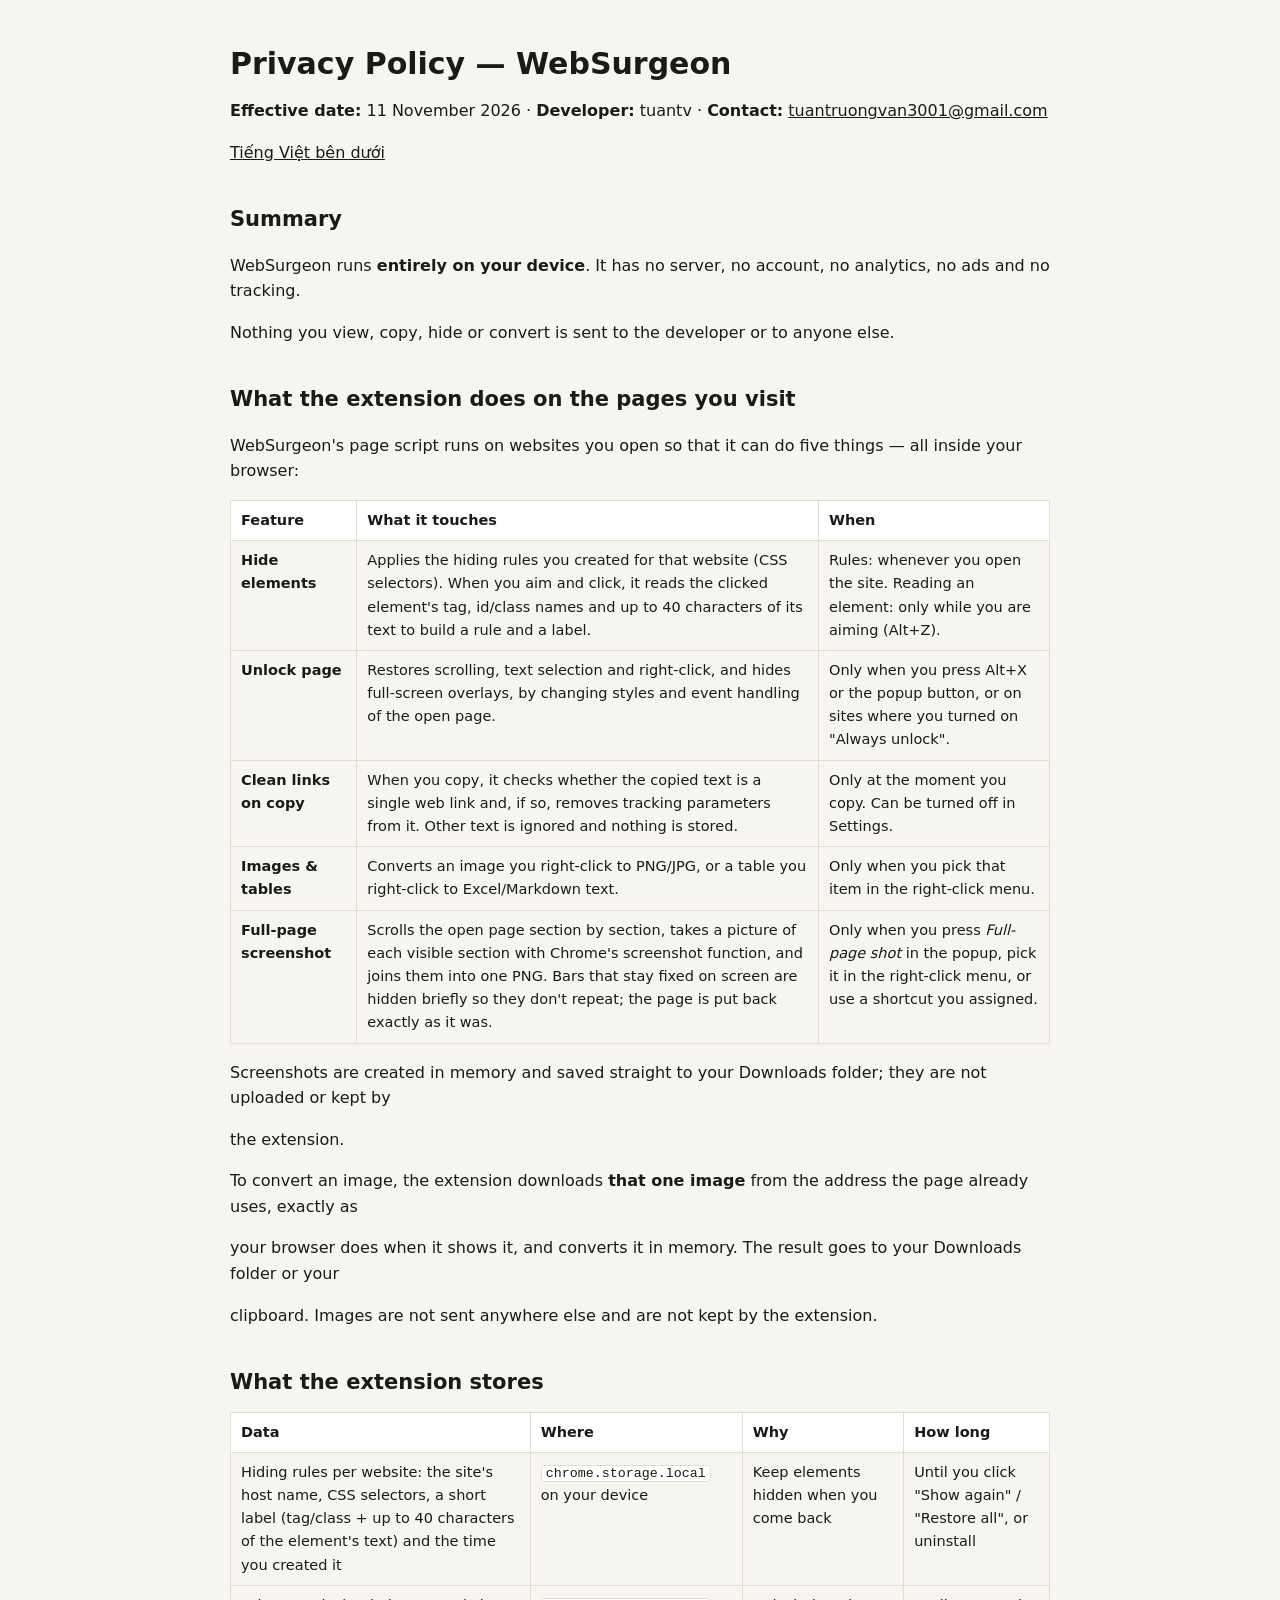
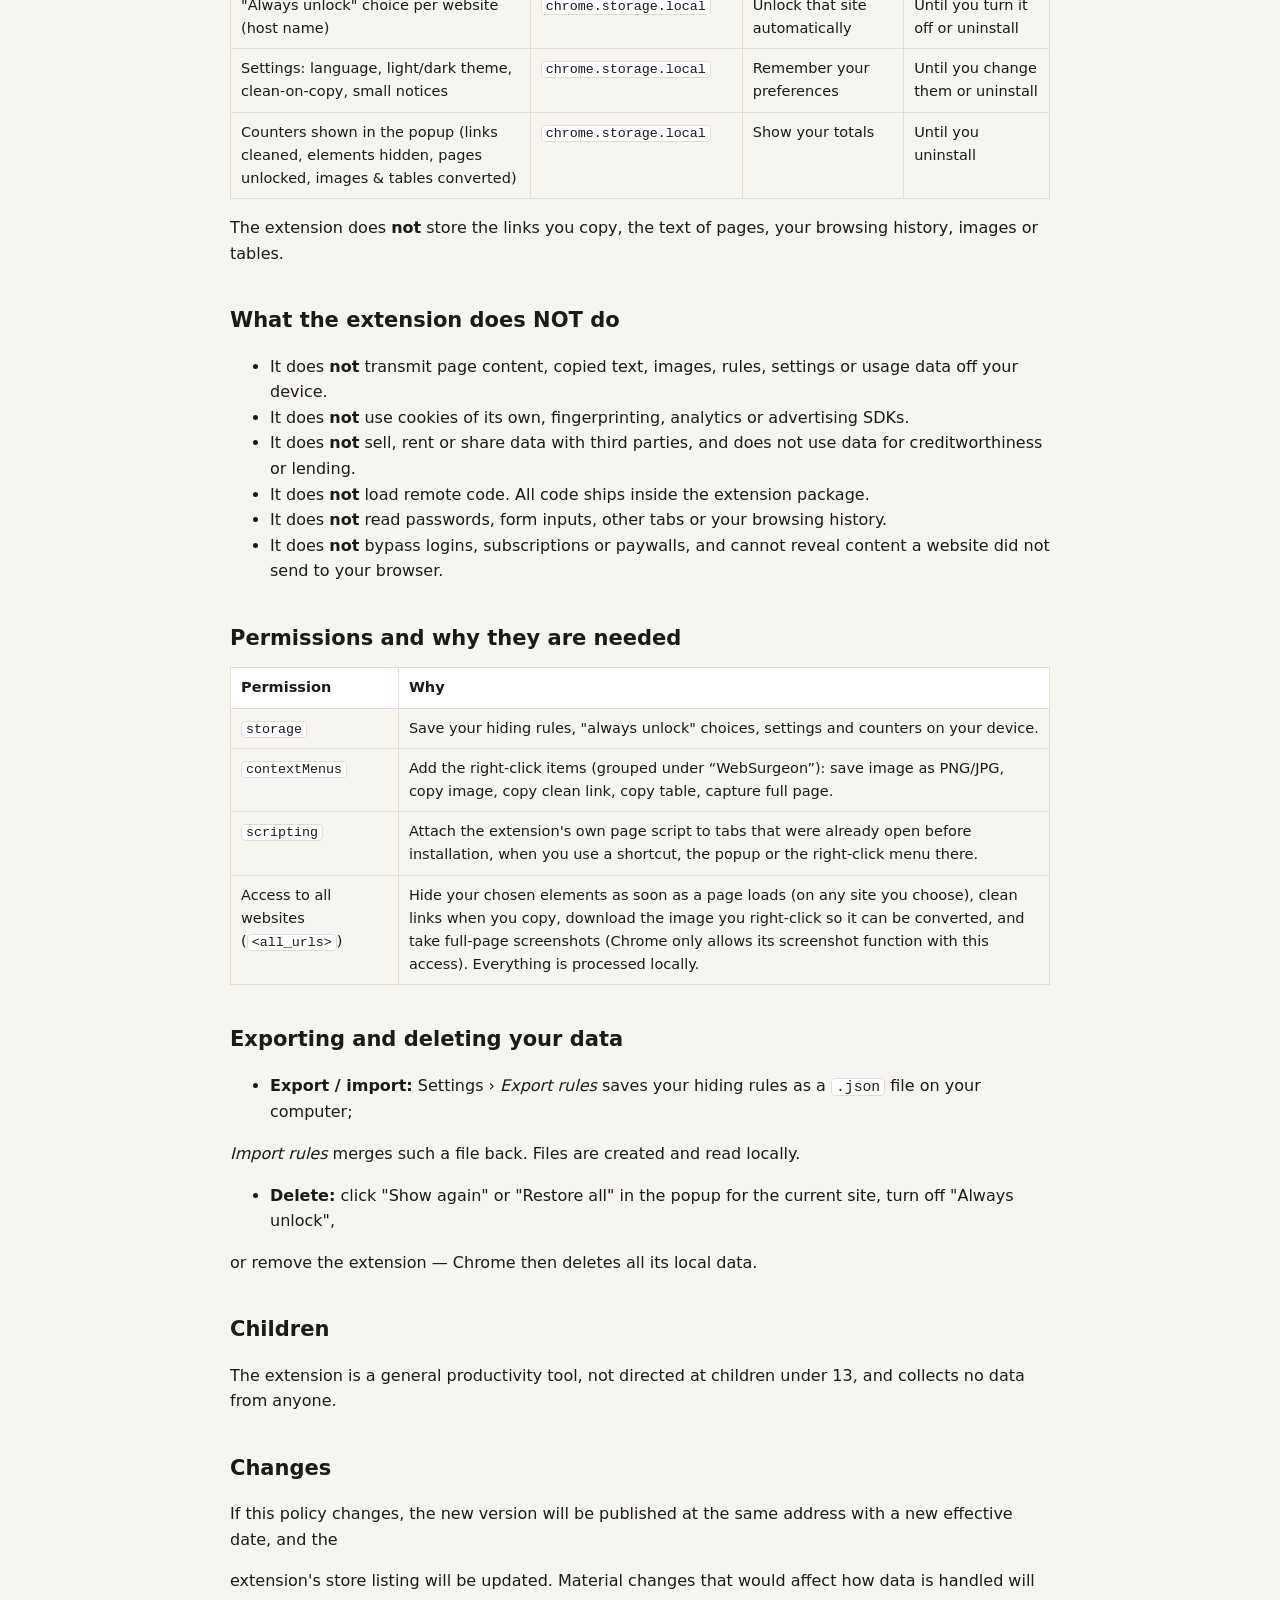
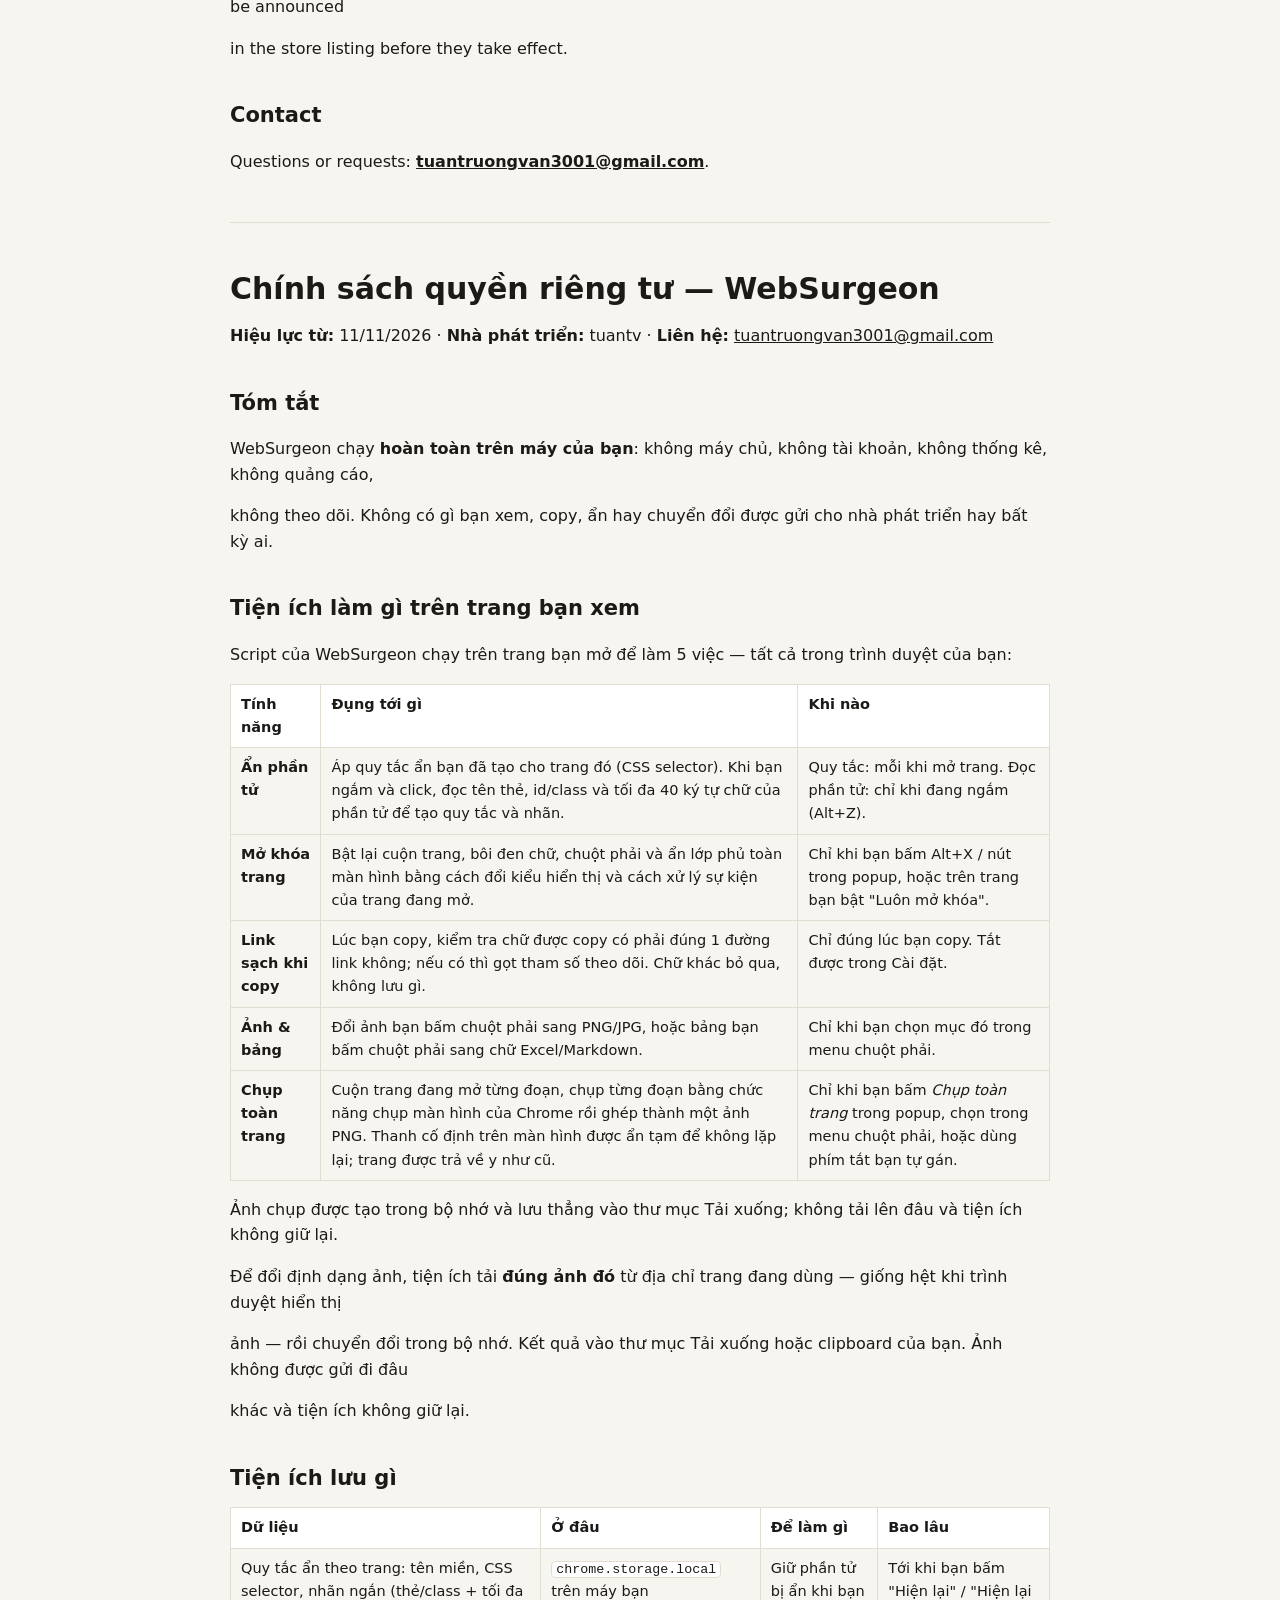
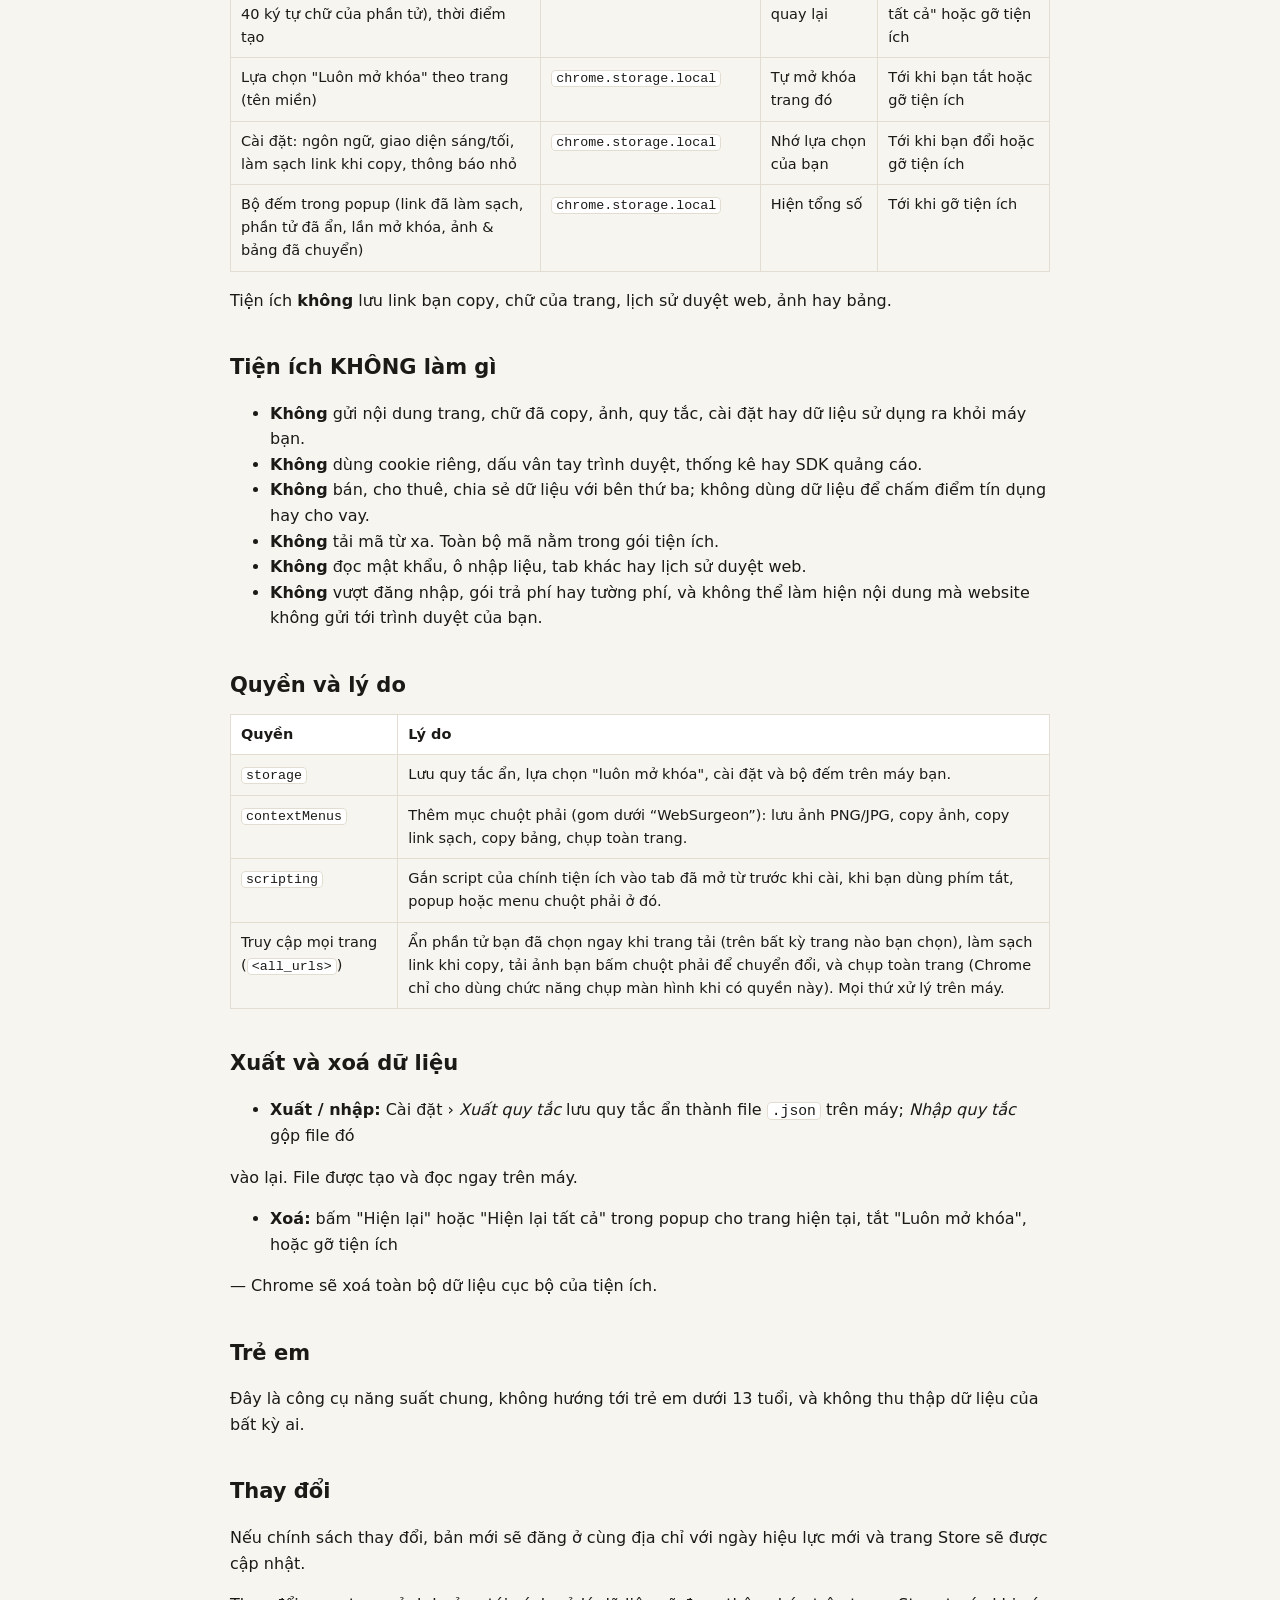
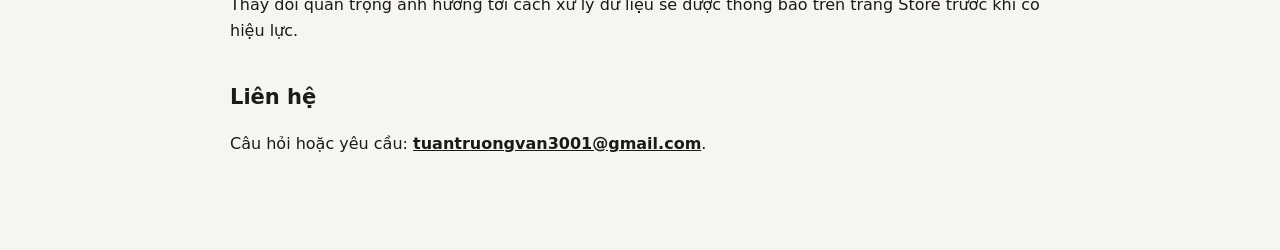
==== websurgeon/privacy-policy.html @ 29add396 "Privacy policies and home page for Zero-Tab Switching and WebSurgeon Co-Authored-By: Claude Opus 5.5" ====
<!doctype html>
<html lang="en">
<head>
<meta charset="utf-8">
<meta name="viewport" content="width=device-width, initial-scale=1">
<title>Privacy Policy — WebSurgeon</title>
<meta name="description" content="Privacy policy of the WebSurgeon Chrome extension by tuantv: element hiding, link cleaning and image conversion run on your device; no data is collected, transmitted, sold or shared.">
<style>
:root{color-scheme:light dark;--bg:#f7f5ef;--fg:#1b1a17;--muted:#676257;--line:#e2ddd0;--card:#fff}
@media (prefers-color-scheme:dark){:root{--bg:#141412;--fg:#f0ede5;--muted:#aaa497;--line:#36332c;--card:#1e1d1a}}
body{margin:0;background:var(--bg);color:var(--fg);font:16px/1.6 system-ui,-apple-system,'Segoe UI',Roboto,Arial,sans-serif}
main{max-width:820px;margin:0 auto;padding:40px 20px 80px}
h1{font-size:30px;line-height:1.2;margin:.2em 0 .4em} h2{font-size:21px;margin:1.8em 0 .5em} p,li{color:var(--fg)}
code{background:var(--card);border:1px solid var(--line);border-radius:4px;padding:0 4px;font-size:.92em}
table{border-collapse:collapse;width:100%;margin:12px 0;font-size:14.5px;display:block;overflow-x:auto}
th,td{border:1px solid var(--line);padding:8px 10px;text-align:left;vertical-align:top} th{background:var(--card)}
hr{border:0;border-top:1px solid var(--line);margin:48px 0} a{color:inherit}
</style>
</head>
<body><main>
<h1 id="privacy-policy--websurgeon">Privacy Policy — WebSurgeon</h1>
<p><strong>Effective date:</strong> 11 November 2026 · <strong>Developer:</strong> tuantv · <strong>Contact:</strong> <a href="mailto:tuantruongvan3001@gmail.com">tuantruongvan3001@gmail.com</a></p>
<p><a href="#chính-sách-quyền-riêng-tư--websurgeon">Tiếng Việt bên dưới</a></p>
<h2 id="summary">Summary</h2>
<p>WebSurgeon runs <strong>entirely on your device</strong>. It has no server, no account, no analytics, no ads and no tracking.</p>
<p>Nothing you view, copy, hide or convert is sent to the developer or to anyone else.</p>
<h2 id="what-the-extension-does-on-the-pages-you-visit">What the extension does on the pages you visit</h2>
<p>WebSurgeon's page script runs on websites you open so that it can do five things — all inside your browser:</p>
<table><thead><tr><th>Feature</th><th>What it touches</th><th>When</th></tr></thead><tbody><tr><td><strong>Hide elements</strong></td><td>Applies the hiding rules you created for that website (CSS selectors). When you aim and click, it reads the clicked element's tag, id/class names and up to 40 characters of its text to build a rule and a label.</td><td>Rules: whenever you open the site. Reading an element: only while you are aiming (Alt+Z).</td></tr><tr><td><strong>Unlock page</strong></td><td>Restores scrolling, text selection and right-click, and hides full-screen overlays, by changing styles and event handling of the open page.</td><td>Only when you press Alt+X or the popup button, or on sites where you turned on "Always unlock".</td></tr><tr><td><strong>Clean links on copy</strong></td><td>When you copy, it checks whether the copied text is a single web link and, if so, removes tracking parameters from it. Other text is ignored and nothing is stored.</td><td>Only at the moment you copy. Can be turned off in Settings.</td></tr><tr><td><strong>Images &amp; tables</strong></td><td>Converts an image you right-click to PNG/JPG, or a table you right-click to Excel/Markdown text.</td><td>Only when you pick that item in the right-click menu.</td></tr><tr><td><strong>Full-page screenshot</strong></td><td>Scrolls the open page section by section, takes a picture of each visible section with Chrome's screenshot function, and joins them into one PNG. Bars that stay fixed on screen are hidden briefly so they don't repeat; the page is put back exactly as it was.</td><td>Only when you press <em>Full-page shot</em> in the popup, pick it in the right-click menu, or use a shortcut you assigned.</td></tr></tbody></table>
<p>Screenshots are created in memory and saved straight to your Downloads folder; they are not uploaded or kept by</p>
<p>the extension.</p>
<p>To convert an image, the extension downloads <strong>that one image</strong> from the address the page already uses, exactly as</p>
<p>your browser does when it shows it, and converts it in memory. The result goes to your Downloads folder or your</p>
<p>clipboard. Images are not sent anywhere else and are not kept by the extension.</p>
<h2 id="what-the-extension-stores">What the extension stores</h2>
<table><thead><tr><th>Data</th><th>Where</th><th>Why</th><th>How long</th></tr></thead><tbody><tr><td>Hiding rules per website: the site's host name, CSS selectors, a short label (tag/class + up to 40 characters of the element's text) and the time you created it</td><td><code>chrome.storage.local</code> on your device</td><td>Keep elements hidden when you come back</td><td>Until you click "Show again" / "Restore all", or uninstall</td></tr><tr><td>"Always unlock" choice per website (host name)</td><td><code>chrome.storage.local</code></td><td>Unlock that site automatically</td><td>Until you turn it off or uninstall</td></tr><tr><td>Settings: language, light/dark theme, clean-on-copy, small notices</td><td><code>chrome.storage.local</code></td><td>Remember your preferences</td><td>Until you change them or uninstall</td></tr><tr><td>Counters shown in the popup (links cleaned, elements hidden, pages unlocked, images &amp; tables converted)</td><td><code>chrome.storage.local</code></td><td>Show your totals</td><td>Until you uninstall</td></tr></tbody></table>
<p>The extension does <strong>not</strong> store the links you copy, the text of pages, your browsing history, images or tables.</p>
<h2 id="what-the-extension-does-not-do">What the extension does NOT do</h2>
<ul>
<li>It does <strong>not</strong> transmit page content, copied text, images, rules, settings or usage data off your device.</li>
<li>It does <strong>not</strong> use cookies of its own, fingerprinting, analytics or advertising SDKs.</li>
<li>It does <strong>not</strong> sell, rent or share data with third parties, and does not use data for creditworthiness or lending.</li>
<li>It does <strong>not</strong> load remote code. All code ships inside the extension package.</li>
<li>It does <strong>not</strong> read passwords, form inputs, other tabs or your browsing history.</li>
<li>It does <strong>not</strong> bypass logins, subscriptions or paywalls, and cannot reveal content a website did not send to your browser.</li>
</ul>
<h2 id="permissions-and-why-they-are-needed">Permissions and why they are needed</h2>
<table><thead><tr><th>Permission</th><th>Why</th></tr></thead><tbody><tr><td><code>storage</code></td><td>Save your hiding rules, "always unlock" choices, settings and counters on your device.</td></tr><tr><td><code>contextMenus</code></td><td>Add the right-click items (grouped under “WebSurgeon”): save image as PNG/JPG, copy image, copy clean link, copy table, capture full page.</td></tr><tr><td><code>scripting</code></td><td>Attach the extension's own page script to tabs that were already open before installation, when you use a shortcut, the popup or the right-click menu there.</td></tr><tr><td>Access to all websites (<code>&lt;all_urls&gt;</code>)</td><td>Hide your chosen elements as soon as a page loads (on any site you choose), clean links when you copy, download the image you right-click so it can be converted, and take full-page screenshots (Chrome only allows its screenshot function with this access). Everything is processed locally.</td></tr></tbody></table>
<h2 id="exporting-and-deleting-your-data">Exporting and deleting your data</h2>
<ul>
<li><strong>Export / import:</strong> Settings › <em>Export rules</em> saves your hiding rules as a <code>.json</code> file on your computer;</li>
</ul>
<p>  <em>Import rules</em> merges such a file back. Files are created and read locally.</p>
<ul>
<li><strong>Delete:</strong> click "Show again" or "Restore all" in the popup for the current site, turn off "Always unlock",</li>
</ul>
<p>  or remove the extension — Chrome then deletes all its local data.</p>
<h2 id="children">Children</h2>
<p>The extension is a general productivity tool, not directed at children under 13, and collects no data from anyone.</p>
<h2 id="changes">Changes</h2>
<p>If this policy changes, the new version will be published at the same address with a new effective date, and the</p>
<p>extension's store listing will be updated. Material changes that would affect how data is handled will be announced</p>
<p>in the store listing before they take effect.</p>
<h2 id="contact">Contact</h2>
<p>Questions or requests: <strong><a href="mailto:tuantruongvan3001@gmail.com">tuantruongvan3001@gmail.com</a></strong>.</p>
<hr>
<h1 id="chính-sách-quyền-riêng-tư--websurgeon">Chính sách quyền riêng tư — WebSurgeon</h1>
<p><strong>Hiệu lực từ:</strong> 11/11/2026 · <strong>Nhà phát triển:</strong> tuantv · <strong>Liên hệ:</strong> <a href="mailto:tuantruongvan3001@gmail.com">tuantruongvan3001@gmail.com</a></p>
<h2 id="tóm-tắt">Tóm tắt</h2>
<p>WebSurgeon chạy <strong>hoàn toàn trên máy của bạn</strong>: không máy chủ, không tài khoản, không thống kê, không quảng cáo,</p>
<p>không theo dõi. Không có gì bạn xem, copy, ẩn hay chuyển đổi được gửi cho nhà phát triển hay bất kỳ ai.</p>
<h2 id="tiện-ích-làm-gì-trên-trang-bạn-xem">Tiện ích làm gì trên trang bạn xem</h2>
<p>Script của WebSurgeon chạy trên trang bạn mở để làm 5 việc — tất cả trong trình duyệt của bạn:</p>
<table><thead><tr><th>Tính năng</th><th>Đụng tới gì</th><th>Khi nào</th></tr></thead><tbody><tr><td><strong>Ẩn phần tử</strong></td><td>Áp quy tắc ẩn bạn đã tạo cho trang đó (CSS selector). Khi bạn ngắm và click, đọc tên thẻ, id/class và tối đa 40 ký tự chữ của phần tử để tạo quy tắc và nhãn.</td><td>Quy tắc: mỗi khi mở trang. Đọc phần tử: chỉ khi đang ngắm (Alt+Z).</td></tr><tr><td><strong>Mở khóa trang</strong></td><td>Bật lại cuộn trang, bôi đen chữ, chuột phải và ẩn lớp phủ toàn màn hình bằng cách đổi kiểu hiển thị và cách xử lý sự kiện của trang đang mở.</td><td>Chỉ khi bạn bấm Alt+X / nút trong popup, hoặc trên trang bạn bật "Luôn mở khóa".</td></tr><tr><td><strong>Link sạch khi copy</strong></td><td>Lúc bạn copy, kiểm tra chữ được copy có phải đúng 1 đường link không; nếu có thì gọt tham số theo dõi. Chữ khác bỏ qua, không lưu gì.</td><td>Chỉ đúng lúc bạn copy. Tắt được trong Cài đặt.</td></tr><tr><td><strong>Ảnh &amp; bảng</strong></td><td>Đổi ảnh bạn bấm chuột phải sang PNG/JPG, hoặc bảng bạn bấm chuột phải sang chữ Excel/Markdown.</td><td>Chỉ khi bạn chọn mục đó trong menu chuột phải.</td></tr><tr><td><strong>Chụp toàn trang</strong></td><td>Cuộn trang đang mở từng đoạn, chụp từng đoạn bằng chức năng chụp màn hình của Chrome rồi ghép thành một ảnh PNG. Thanh cố định trên màn hình được ẩn tạm để không lặp lại; trang được trả về y như cũ.</td><td>Chỉ khi bạn bấm <em>Chụp toàn trang</em> trong popup, chọn trong menu chuột phải, hoặc dùng phím tắt bạn tự gán.</td></tr></tbody></table>
<p>Ảnh chụp được tạo trong bộ nhớ và lưu thẳng vào thư mục Tải xuống; không tải lên đâu và tiện ích không giữ lại.</p>
<p>Để đổi định dạng ảnh, tiện ích tải <strong>đúng ảnh đó</strong> từ địa chỉ trang đang dùng — giống hệt khi trình duyệt hiển thị</p>
<p>ảnh — rồi chuyển đổi trong bộ nhớ. Kết quả vào thư mục Tải xuống hoặc clipboard của bạn. Ảnh không được gửi đi đâu</p>
<p>khác và tiện ích không giữ lại.</p>
<h2 id="tiện-ích-lưu-gì">Tiện ích lưu gì</h2>
<table><thead><tr><th>Dữ liệu</th><th>Ở đâu</th><th>Để làm gì</th><th>Bao lâu</th></tr></thead><tbody><tr><td>Quy tắc ẩn theo trang: tên miền, CSS selector, nhãn ngắn (thẻ/class + tối đa 40 ký tự chữ của phần tử), thời điểm tạo</td><td><code>chrome.storage.local</code> trên máy bạn</td><td>Giữ phần tử bị ẩn khi bạn quay lại</td><td>Tới khi bạn bấm "Hiện lại" / "Hiện lại tất cả" hoặc gỡ tiện ích</td></tr><tr><td>Lựa chọn "Luôn mở khóa" theo trang (tên miền)</td><td><code>chrome.storage.local</code></td><td>Tự mở khóa trang đó</td><td>Tới khi bạn tắt hoặc gỡ tiện ích</td></tr><tr><td>Cài đặt: ngôn ngữ, giao diện sáng/tối, làm sạch link khi copy, thông báo nhỏ</td><td><code>chrome.storage.local</code></td><td>Nhớ lựa chọn của bạn</td><td>Tới khi bạn đổi hoặc gỡ tiện ích</td></tr><tr><td>Bộ đếm trong popup (link đã làm sạch, phần tử đã ẩn, lần mở khóa, ảnh &amp; bảng đã chuyển)</td><td><code>chrome.storage.local</code></td><td>Hiện tổng số</td><td>Tới khi gỡ tiện ích</td></tr></tbody></table>
<p>Tiện ích <strong>không</strong> lưu link bạn copy, chữ của trang, lịch sử duyệt web, ảnh hay bảng.</p>
<h2 id="tiện-ích-không-làm-gì">Tiện ích KHÔNG làm gì</h2>
<ul>
<li><strong>Không</strong> gửi nội dung trang, chữ đã copy, ảnh, quy tắc, cài đặt hay dữ liệu sử dụng ra khỏi máy bạn.</li>
<li><strong>Không</strong> dùng cookie riêng, dấu vân tay trình duyệt, thống kê hay SDK quảng cáo.</li>
<li><strong>Không</strong> bán, cho thuê, chia sẻ dữ liệu với bên thứ ba; không dùng dữ liệu để chấm điểm tín dụng hay cho vay.</li>
<li><strong>Không</strong> tải mã từ xa. Toàn bộ mã nằm trong gói tiện ích.</li>
<li><strong>Không</strong> đọc mật khẩu, ô nhập liệu, tab khác hay lịch sử duyệt web.</li>
<li><strong>Không</strong> vượt đăng nhập, gói trả phí hay tường phí, và không thể làm hiện nội dung mà website không gửi tới trình duyệt của bạn.</li>
</ul>
<h2 id="quyền-và-lý-do">Quyền và lý do</h2>
<table><thead><tr><th>Quyền</th><th>Lý do</th></tr></thead><tbody><tr><td><code>storage</code></td><td>Lưu quy tắc ẩn, lựa chọn "luôn mở khóa", cài đặt và bộ đếm trên máy bạn.</td></tr><tr><td><code>contextMenus</code></td><td>Thêm mục chuột phải (gom dưới “WebSurgeon”): lưu ảnh PNG/JPG, copy ảnh, copy link sạch, copy bảng, chụp toàn trang.</td></tr><tr><td><code>scripting</code></td><td>Gắn script của chính tiện ích vào tab đã mở từ trước khi cài, khi bạn dùng phím tắt, popup hoặc menu chuột phải ở đó.</td></tr><tr><td>Truy cập mọi trang (<code>&lt;all_urls&gt;</code>)</td><td>Ẩn phần tử bạn đã chọn ngay khi trang tải (trên bất kỳ trang nào bạn chọn), làm sạch link khi copy, tải ảnh bạn bấm chuột phải để chuyển đổi, và chụp toàn trang (Chrome chỉ cho dùng chức năng chụp màn hình khi có quyền này). Mọi thứ xử lý trên máy.</td></tr></tbody></table>
<h2 id="xuất-và-xoá-dữ-liệu">Xuất và xoá dữ liệu</h2>
<ul>
<li><strong>Xuất / nhập:</strong> Cài đặt › <em>Xuất quy tắc</em> lưu quy tắc ẩn thành file <code>.json</code> trên máy; <em>Nhập quy tắc</em> gộp file đó</li>
</ul>
<p>  vào lại. File được tạo và đọc ngay trên máy.</p>
<ul>
<li><strong>Xoá:</strong> bấm "Hiện lại" hoặc "Hiện lại tất cả" trong popup cho trang hiện tại, tắt "Luôn mở khóa", hoặc gỡ tiện ích</li>
</ul>
<p>  — Chrome sẽ xoá toàn bộ dữ liệu cục bộ của tiện ích.</p>
<h2 id="trẻ-em">Trẻ em</h2>
<p>Đây là công cụ năng suất chung, không hướng tới trẻ em dưới 13 tuổi, và không thu thập dữ liệu của bất kỳ ai.</p>
<h2 id="thay-đổi">Thay đổi</h2>
<p>Nếu chính sách thay đổi, bản mới sẽ đăng ở cùng địa chỉ với ngày hiệu lực mới và trang Store sẽ được cập nhật.</p>
<p>Thay đổi quan trọng ảnh hưởng tới cách xử lý dữ liệu sẽ được thông báo trên trang Store trước khi có hiệu lực.</p>
<h2 id="liên-hệ">Liên hệ</h2>
<p>Câu hỏi hoặc yêu cầu: <strong><a href="mailto:tuantruongvan3001@gmail.com">tuantruongvan3001@gmail.com</a></strong>.</p>
</main></body>
</html>
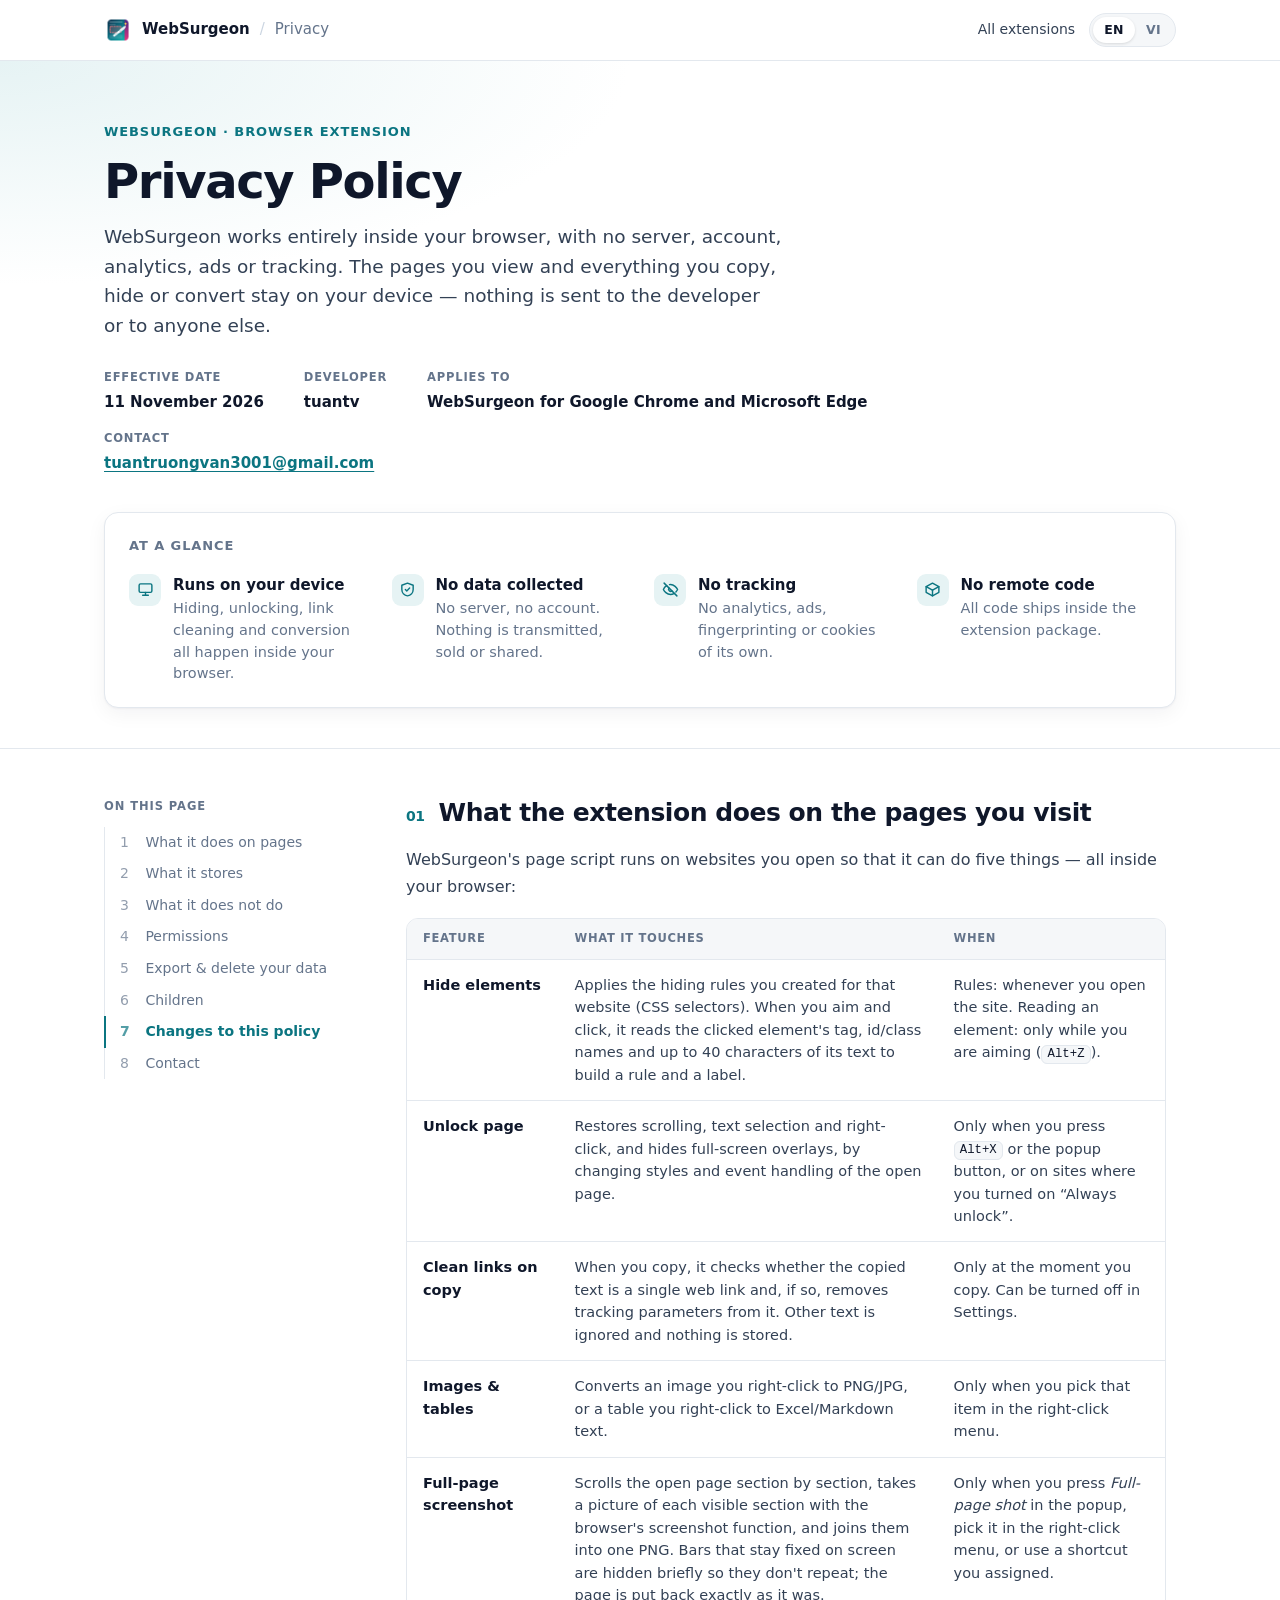
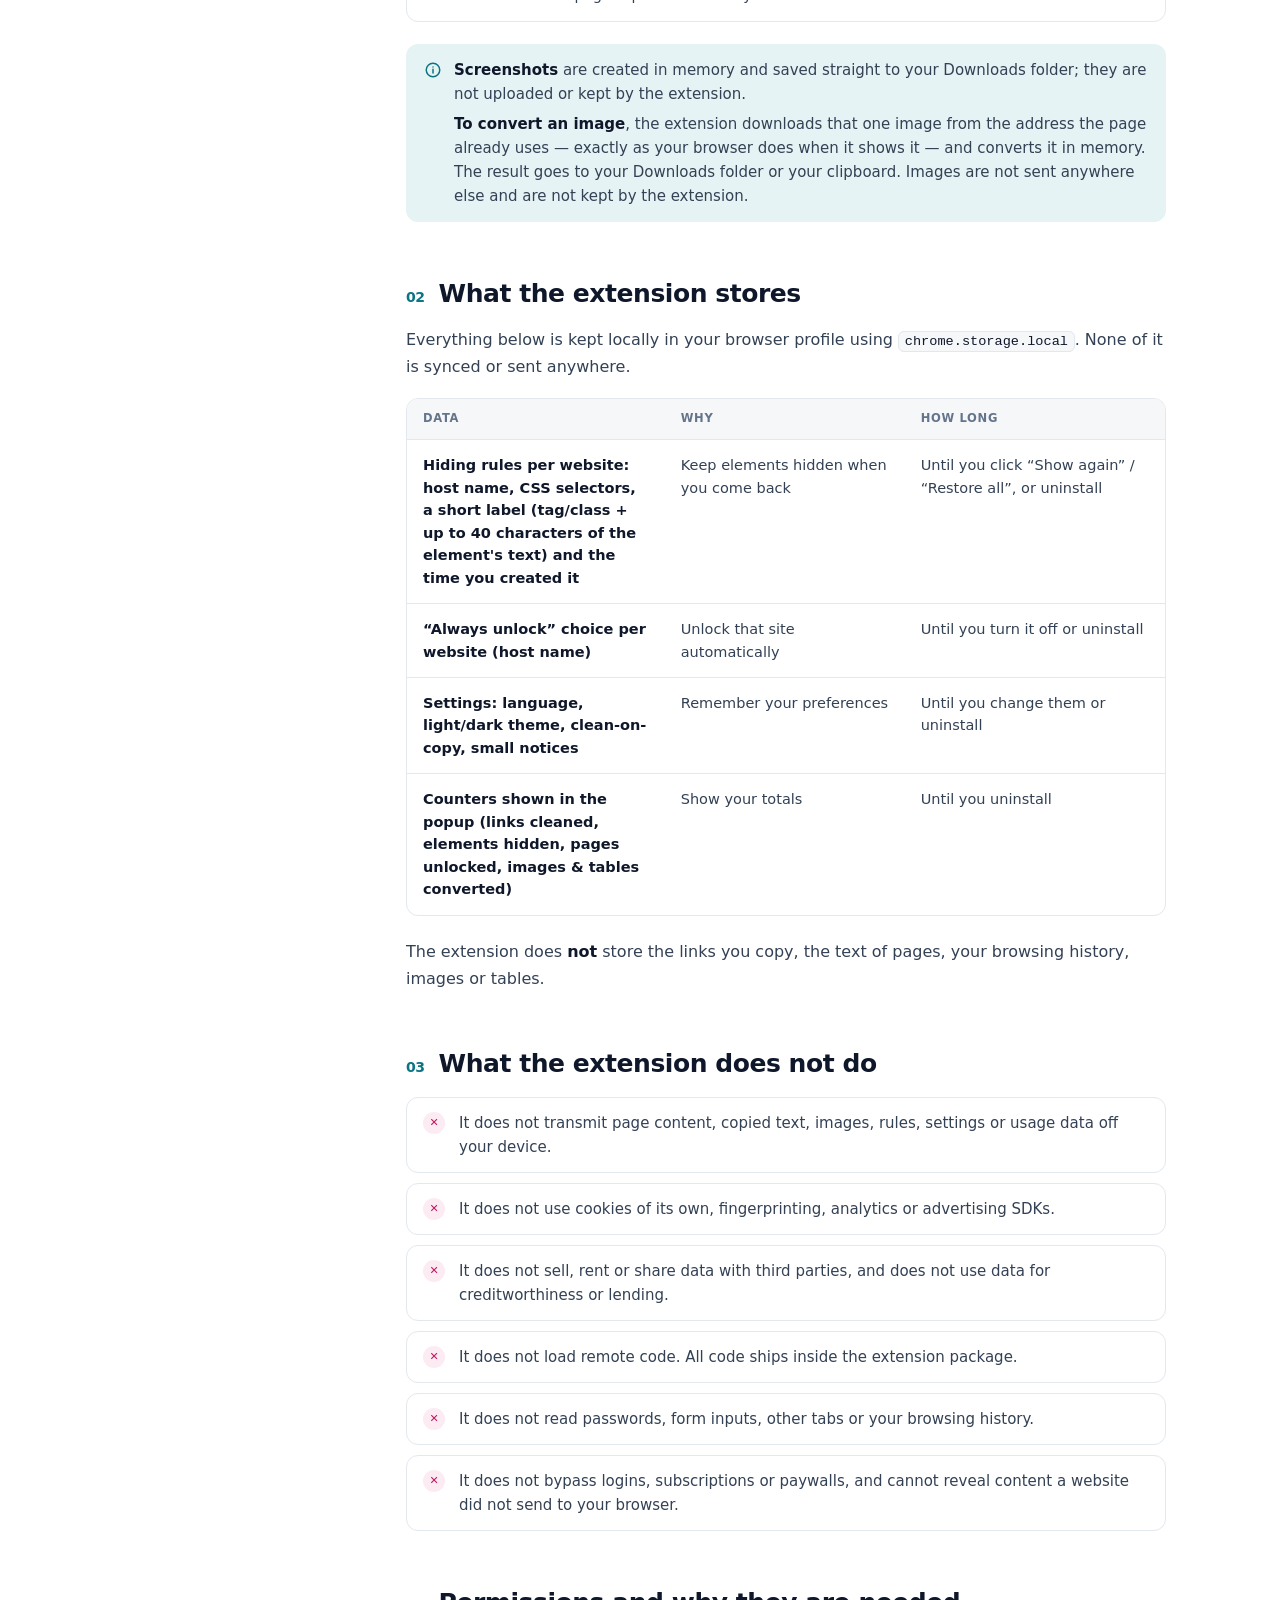
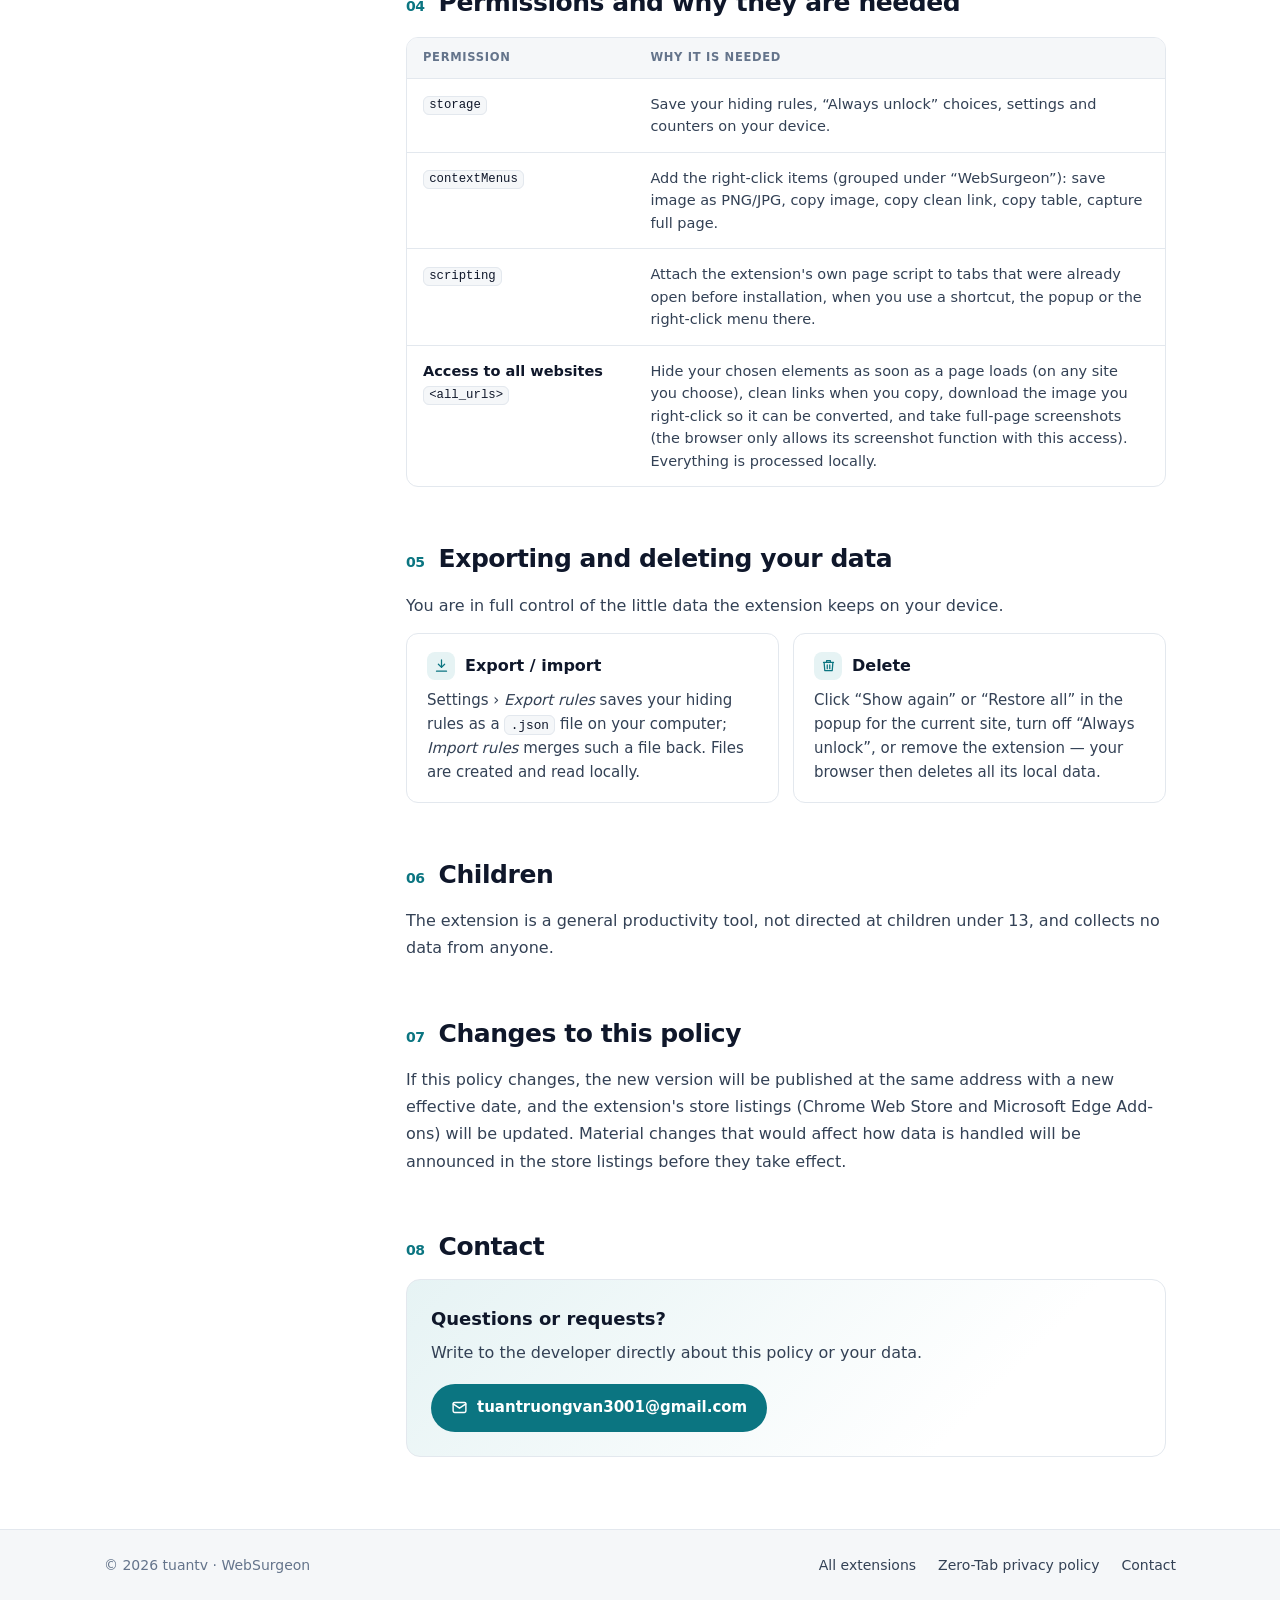
==== commit a9a60aea: "Update UO" ====
--- a/websurgeon/privacy-policy.html
+++ b/websurgeon/privacy-policy.html
@@ -1,110 +1,341 @@
 <!doctype html>
-<html lang="en">
+<html lang="en" class="no-js">
 <head>
 <meta charset="utf-8">
 <meta name="viewport" content="width=device-width, initial-scale=1">
 <title>Privacy Policy — WebSurgeon</title>
-<meta name="description" content="Privacy policy of the WebSurgeon Chrome extension by tuantv: element hiding, link cleaning and image conversion run on your device; no data is collected, transmitted, sold or shared.">
-<style>
-:root{color-scheme:light dark;--bg:#f7f5ef;--fg:#1b1a17;--muted:#676257;--line:#e2ddd0;--card:#fff}
-@media (prefers-color-scheme:dark){:root{--bg:#141412;--fg:#f0ede5;--muted:#aaa497;--line:#36332c;--card:#1e1d1a}}
-body{margin:0;background:var(--bg);color:var(--fg);font:16px/1.6 system-ui,-apple-system,'Segoe UI',Roboto,Arial,sans-serif}
-main{max-width:820px;margin:0 auto;padding:40px 20px 80px}
-h1{font-size:30px;line-height:1.2;margin:.2em 0 .4em} h2{font-size:21px;margin:1.8em 0 .5em} p,li{color:var(--fg)}
-code{background:var(--card);border:1px solid var(--line);border-radius:4px;padding:0 4px;font-size:.92em}
-table{border-collapse:collapse;width:100%;margin:12px 0;font-size:14.5px;display:block;overflow-x:auto}
-th,td{border:1px solid var(--line);padding:8px 10px;text-align:left;vertical-align:top} th{background:var(--card)}
-hr{border:0;border-top:1px solid var(--line);margin:48px 0} a{color:inherit}
-</style>
+<meta name="description" content="Privacy policy of the WebSurgeon extension for Chrome and Edge by tuantv: element hiding, link cleaning and image conversion run on your device; no data is collected, transmitted, sold or shared.">
+<link rel="icon" href="icon.png">
+<script>!function(d){var r=d.documentElement,l,h="";try{h=decodeURIComponent(location.hash.slice(1))}catch(e){}if(/^vi(-|$)|^chính/.test(h))l="vi";else if(/^en(-|$)/.test(h))l="en";else{try{l=localStorage.getItem("policy-lang")}catch(e){}if(l!=="en"&&l!=="vi")l=/^vi/i.test(navigator.language||"")?"vi":"en"}r.className="js";r.setAttribute("data-lang",l);r.lang=l}(document)</script>
+<link rel="stylesheet" href="../assets/policy.css">
+<script src="../assets/policy.js" defer></script>
 </head>
-<body><main>
-<h1 id="privacy-policy--websurgeon">Privacy Policy — WebSurgeon</h1>
-<p><strong>Effective date:</strong> 11 November 2026 · <strong>Developer:</strong> tuantv · <strong>Contact:</strong> <a href="mailto:tuantruongvan3001@gmail.com">tuantruongvan3001@gmail.com</a></p>
-<p><a href="#chính-sách-quyền-riêng-tư--websurgeon">Tiếng Việt bên dưới</a></p>
-<h2 id="summary">Summary</h2>
-<p>WebSurgeon runs <strong>entirely on your device</strong>. It has no server, no account, no analytics, no ads and no tracking.</p>
-<p>Nothing you view, copy, hide or convert is sent to the developer or to anyone else.</p>
-<h2 id="what-the-extension-does-on-the-pages-you-visit">What the extension does on the pages you visit</h2>
-<p>WebSurgeon's page script runs on websites you open so that it can do five things — all inside your browser:</p>
-<table><thead><tr><th>Feature</th><th>What it touches</th><th>When</th></tr></thead><tbody><tr><td><strong>Hide elements</strong></td><td>Applies the hiding rules you created for that website (CSS selectors). When you aim and click, it reads the clicked element's tag, id/class names and up to 40 characters of its text to build a rule and a label.</td><td>Rules: whenever you open the site. Reading an element: only while you are aiming (Alt+Z).</td></tr><tr><td><strong>Unlock page</strong></td><td>Restores scrolling, text selection and right-click, and hides full-screen overlays, by changing styles and event handling of the open page.</td><td>Only when you press Alt+X or the popup button, or on sites where you turned on "Always unlock".</td></tr><tr><td><strong>Clean links on copy</strong></td><td>When you copy, it checks whether the copied text is a single web link and, if so, removes tracking parameters from it. Other text is ignored and nothing is stored.</td><td>Only at the moment you copy. Can be turned off in Settings.</td></tr><tr><td><strong>Images &amp; tables</strong></td><td>Converts an image you right-click to PNG/JPG, or a table you right-click to Excel/Markdown text.</td><td>Only when you pick that item in the right-click menu.</td></tr><tr><td><strong>Full-page screenshot</strong></td><td>Scrolls the open page section by section, takes a picture of each visible section with Chrome's screenshot function, and joins them into one PNG. Bars that stay fixed on screen are hidden briefly so they don't repeat; the page is put back exactly as it was.</td><td>Only when you press <em>Full-page shot</em> in the popup, pick it in the right-click menu, or use a shortcut you assigned.</td></tr></tbody></table>
-<p>Screenshots are created in memory and saved straight to your Downloads folder; they are not uploaded or kept by</p>
-<p>the extension.</p>
-<p>To convert an image, the extension downloads <strong>that one image</strong> from the address the page already uses, exactly as</p>
-<p>your browser does when it shows it, and converts it in memory. The result goes to your Downloads folder or your</p>
-<p>clipboard. Images are not sent anywhere else and are not kept by the extension.</p>
-<h2 id="what-the-extension-stores">What the extension stores</h2>
-<table><thead><tr><th>Data</th><th>Where</th><th>Why</th><th>How long</th></tr></thead><tbody><tr><td>Hiding rules per website: the site's host name, CSS selectors, a short label (tag/class + up to 40 characters of the element's text) and the time you created it</td><td><code>chrome.storage.local</code> on your device</td><td>Keep elements hidden when you come back</td><td>Until you click "Show again" / "Restore all", or uninstall</td></tr><tr><td>"Always unlock" choice per website (host name)</td><td><code>chrome.storage.local</code></td><td>Unlock that site automatically</td><td>Until you turn it off or uninstall</td></tr><tr><td>Settings: language, light/dark theme, clean-on-copy, small notices</td><td><code>chrome.storage.local</code></td><td>Remember your preferences</td><td>Until you change them or uninstall</td></tr><tr><td>Counters shown in the popup (links cleaned, elements hidden, pages unlocked, images &amp; tables converted)</td><td><code>chrome.storage.local</code></td><td>Show your totals</td><td>Until you uninstall</td></tr></tbody></table>
-<p>The extension does <strong>not</strong> store the links you copy, the text of pages, your browsing history, images or tables.</p>
-<h2 id="what-the-extension-does-not-do">What the extension does NOT do</h2>
-<ul>
-<li>It does <strong>not</strong> transmit page content, copied text, images, rules, settings or usage data off your device.</li>
-<li>It does <strong>not</strong> use cookies of its own, fingerprinting, analytics or advertising SDKs.</li>
-<li>It does <strong>not</strong> sell, rent or share data with third parties, and does not use data for creditworthiness or lending.</li>
-<li>It does <strong>not</strong> load remote code. All code ships inside the extension package.</li>
-<li>It does <strong>not</strong> read passwords, form inputs, other tabs or your browsing history.</li>
-<li>It does <strong>not</strong> bypass logins, subscriptions or paywalls, and cannot reveal content a website did not send to your browser.</li>
-</ul>
-<h2 id="permissions-and-why-they-are-needed">Permissions and why they are needed</h2>
-<table><thead><tr><th>Permission</th><th>Why</th></tr></thead><tbody><tr><td><code>storage</code></td><td>Save your hiding rules, "always unlock" choices, settings and counters on your device.</td></tr><tr><td><code>contextMenus</code></td><td>Add the right-click items (grouped under “WebSurgeon”): save image as PNG/JPG, copy image, copy clean link, copy table, capture full page.</td></tr><tr><td><code>scripting</code></td><td>Attach the extension's own page script to tabs that were already open before installation, when you use a shortcut, the popup or the right-click menu there.</td></tr><tr><td>Access to all websites (<code>&lt;all_urls&gt;</code>)</td><td>Hide your chosen elements as soon as a page loads (on any site you choose), clean links when you copy, download the image you right-click so it can be converted, and take full-page screenshots (Chrome only allows its screenshot function with this access). Everything is processed locally.</td></tr></tbody></table>
-<h2 id="exporting-and-deleting-your-data">Exporting and deleting your data</h2>
-<ul>
-<li><strong>Export / import:</strong> Settings › <em>Export rules</em> saves your hiding rules as a <code>.json</code> file on your computer;</li>
-</ul>
-<p>  <em>Import rules</em> merges such a file back. Files are created and read locally.</p>
-<ul>
-<li><strong>Delete:</strong> click "Show again" or "Restore all" in the popup for the current site, turn off "Always unlock",</li>
-</ul>
-<p>  or remove the extension — Chrome then deletes all its local data.</p>
-<h2 id="children">Children</h2>
-<p>The extension is a general productivity tool, not directed at children under 13, and collects no data from anyone.</p>
-<h2 id="changes">Changes</h2>
-<p>If this policy changes, the new version will be published at the same address with a new effective date, and the</p>
-<p>extension's store listing will be updated. Material changes that would affect how data is handled will be announced</p>
-<p>in the store listing before they take effect.</p>
-<h2 id="contact">Contact</h2>
-<p>Questions or requests: <strong><a href="mailto:tuantruongvan3001@gmail.com">tuantruongvan3001@gmail.com</a></strong>.</p>
-<hr>
-<h1 id="chính-sách-quyền-riêng-tư--websurgeon">Chính sách quyền riêng tư — WebSurgeon</h1>
-<p><strong>Hiệu lực từ:</strong> 11/11/2026 · <strong>Nhà phát triển:</strong> tuantv · <strong>Liên hệ:</strong> <a href="mailto:tuantruongvan3001@gmail.com">tuantruongvan3001@gmail.com</a></p>
-<h2 id="tóm-tắt">Tóm tắt</h2>
-<p>WebSurgeon chạy <strong>hoàn toàn trên máy của bạn</strong>: không máy chủ, không tài khoản, không thống kê, không quảng cáo,</p>
-<p>không theo dõi. Không có gì bạn xem, copy, ẩn hay chuyển đổi được gửi cho nhà phát triển hay bất kỳ ai.</p>
-<h2 id="tiện-ích-làm-gì-trên-trang-bạn-xem">Tiện ích làm gì trên trang bạn xem</h2>
-<p>Script của WebSurgeon chạy trên trang bạn mở để làm 5 việc — tất cả trong trình duyệt của bạn:</p>
-<table><thead><tr><th>Tính năng</th><th>Đụng tới gì</th><th>Khi nào</th></tr></thead><tbody><tr><td><strong>Ẩn phần tử</strong></td><td>Áp quy tắc ẩn bạn đã tạo cho trang đó (CSS selector). Khi bạn ngắm và click, đọc tên thẻ, id/class và tối đa 40 ký tự chữ của phần tử để tạo quy tắc và nhãn.</td><td>Quy tắc: mỗi khi mở trang. Đọc phần tử: chỉ khi đang ngắm (Alt+Z).</td></tr><tr><td><strong>Mở khóa trang</strong></td><td>Bật lại cuộn trang, bôi đen chữ, chuột phải và ẩn lớp phủ toàn màn hình bằng cách đổi kiểu hiển thị và cách xử lý sự kiện của trang đang mở.</td><td>Chỉ khi bạn bấm Alt+X / nút trong popup, hoặc trên trang bạn bật "Luôn mở khóa".</td></tr><tr><td><strong>Link sạch khi copy</strong></td><td>Lúc bạn copy, kiểm tra chữ được copy có phải đúng 1 đường link không; nếu có thì gọt tham số theo dõi. Chữ khác bỏ qua, không lưu gì.</td><td>Chỉ đúng lúc bạn copy. Tắt được trong Cài đặt.</td></tr><tr><td><strong>Ảnh &amp; bảng</strong></td><td>Đổi ảnh bạn bấm chuột phải sang PNG/JPG, hoặc bảng bạn bấm chuột phải sang chữ Excel/Markdown.</td><td>Chỉ khi bạn chọn mục đó trong menu chuột phải.</td></tr><tr><td><strong>Chụp toàn trang</strong></td><td>Cuộn trang đang mở từng đoạn, chụp từng đoạn bằng chức năng chụp màn hình của Chrome rồi ghép thành một ảnh PNG. Thanh cố định trên màn hình được ẩn tạm để không lặp lại; trang được trả về y như cũ.</td><td>Chỉ khi bạn bấm <em>Chụp toàn trang</em> trong popup, chọn trong menu chuột phải, hoặc dùng phím tắt bạn tự gán.</td></tr></tbody></table>
-<p>Ảnh chụp được tạo trong bộ nhớ và lưu thẳng vào thư mục Tải xuống; không tải lên đâu và tiện ích không giữ lại.</p>
-<p>Để đổi định dạng ảnh, tiện ích tải <strong>đúng ảnh đó</strong> từ địa chỉ trang đang dùng — giống hệt khi trình duyệt hiển thị</p>
-<p>ảnh — rồi chuyển đổi trong bộ nhớ. Kết quả vào thư mục Tải xuống hoặc clipboard của bạn. Ảnh không được gửi đi đâu</p>
-<p>khác và tiện ích không giữ lại.</p>
-<h2 id="tiện-ích-lưu-gì">Tiện ích lưu gì</h2>
-<table><thead><tr><th>Dữ liệu</th><th>Ở đâu</th><th>Để làm gì</th><th>Bao lâu</th></tr></thead><tbody><tr><td>Quy tắc ẩn theo trang: tên miền, CSS selector, nhãn ngắn (thẻ/class + tối đa 40 ký tự chữ của phần tử), thời điểm tạo</td><td><code>chrome.storage.local</code> trên máy bạn</td><td>Giữ phần tử bị ẩn khi bạn quay lại</td><td>Tới khi bạn bấm "Hiện lại" / "Hiện lại tất cả" hoặc gỡ tiện ích</td></tr><tr><td>Lựa chọn "Luôn mở khóa" theo trang (tên miền)</td><td><code>chrome.storage.local</code></td><td>Tự mở khóa trang đó</td><td>Tới khi bạn tắt hoặc gỡ tiện ích</td></tr><tr><td>Cài đặt: ngôn ngữ, giao diện sáng/tối, làm sạch link khi copy, thông báo nhỏ</td><td><code>chrome.storage.local</code></td><td>Nhớ lựa chọn của bạn</td><td>Tới khi bạn đổi hoặc gỡ tiện ích</td></tr><tr><td>Bộ đếm trong popup (link đã làm sạch, phần tử đã ẩn, lần mở khóa, ảnh &amp; bảng đã chuyển)</td><td><code>chrome.storage.local</code></td><td>Hiện tổng số</td><td>Tới khi gỡ tiện ích</td></tr></tbody></table>
-<p>Tiện ích <strong>không</strong> lưu link bạn copy, chữ của trang, lịch sử duyệt web, ảnh hay bảng.</p>
-<h2 id="tiện-ích-không-làm-gì">Tiện ích KHÔNG làm gì</h2>
-<ul>
-<li><strong>Không</strong> gửi nội dung trang, chữ đã copy, ảnh, quy tắc, cài đặt hay dữ liệu sử dụng ra khỏi máy bạn.</li>
-<li><strong>Không</strong> dùng cookie riêng, dấu vân tay trình duyệt, thống kê hay SDK quảng cáo.</li>
-<li><strong>Không</strong> bán, cho thuê, chia sẻ dữ liệu với bên thứ ba; không dùng dữ liệu để chấm điểm tín dụng hay cho vay.</li>
-<li><strong>Không</strong> tải mã từ xa. Toàn bộ mã nằm trong gói tiện ích.</li>
-<li><strong>Không</strong> đọc mật khẩu, ô nhập liệu, tab khác hay lịch sử duyệt web.</li>
-<li><strong>Không</strong> vượt đăng nhập, gói trả phí hay tường phí, và không thể làm hiện nội dung mà website không gửi tới trình duyệt của bạn.</li>
-</ul>
-<h2 id="quyền-và-lý-do">Quyền và lý do</h2>
-<table><thead><tr><th>Quyền</th><th>Lý do</th></tr></thead><tbody><tr><td><code>storage</code></td><td>Lưu quy tắc ẩn, lựa chọn "luôn mở khóa", cài đặt và bộ đếm trên máy bạn.</td></tr><tr><td><code>contextMenus</code></td><td>Thêm mục chuột phải (gom dưới “WebSurgeon”): lưu ảnh PNG/JPG, copy ảnh, copy link sạch, copy bảng, chụp toàn trang.</td></tr><tr><td><code>scripting</code></td><td>Gắn script của chính tiện ích vào tab đã mở từ trước khi cài, khi bạn dùng phím tắt, popup hoặc menu chuột phải ở đó.</td></tr><tr><td>Truy cập mọi trang (<code>&lt;all_urls&gt;</code>)</td><td>Ẩn phần tử bạn đã chọn ngay khi trang tải (trên bất kỳ trang nào bạn chọn), làm sạch link khi copy, tải ảnh bạn bấm chuột phải để chuyển đổi, và chụp toàn trang (Chrome chỉ cho dùng chức năng chụp màn hình khi có quyền này). Mọi thứ xử lý trên máy.</td></tr></tbody></table>
-<h2 id="xuất-và-xoá-dữ-liệu">Xuất và xoá dữ liệu</h2>
-<ul>
-<li><strong>Xuất / nhập:</strong> Cài đặt › <em>Xuất quy tắc</em> lưu quy tắc ẩn thành file <code>.json</code> trên máy; <em>Nhập quy tắc</em> gộp file đó</li>
-</ul>
-<p>  vào lại. File được tạo và đọc ngay trên máy.</p>
-<ul>
-<li><strong>Xoá:</strong> bấm "Hiện lại" hoặc "Hiện lại tất cả" trong popup cho trang hiện tại, tắt "Luôn mở khóa", hoặc gỡ tiện ích</li>
-</ul>
-<p>  — Chrome sẽ xoá toàn bộ dữ liệu cục bộ của tiện ích.</p>
-<h2 id="trẻ-em">Trẻ em</h2>
-<p>Đây là công cụ năng suất chung, không hướng tới trẻ em dưới 13 tuổi, và không thu thập dữ liệu của bất kỳ ai.</p>
-<h2 id="thay-đổi">Thay đổi</h2>
-<p>Nếu chính sách thay đổi, bản mới sẽ đăng ở cùng địa chỉ với ngày hiệu lực mới và trang Store sẽ được cập nhật.</p>
-<p>Thay đổi quan trọng ảnh hưởng tới cách xử lý dữ liệu sẽ được thông báo trên trang Store trước khi có hiệu lực.</p>
-<h2 id="liên-hệ">Liên hệ</h2>
-<p>Câu hỏi hoặc yêu cầu: <strong><a href="mailto:tuantruongvan3001@gmail.com">tuantruongvan3001@gmail.com</a></strong>.</p>
-</main></body>
+<body>
+
+<header class="topbar">
+  <div class="wrap">
+    <a class="brand" href="#top"><img src="icon.png" alt="" width="28" height="28">WebSurgeon<span class="sep">/</span><span class="sub"><span class="l-en">Privacy</span><span class="l-vi">Quyền riêng tư</span></span></a>
+    <div class="top-actions">
+      <a class="home-link" href="../"><span class="l-en">All extensions</span><span class="l-vi">Tất cả tiện ích</span></a>
+      <nav class="lang" aria-label="Language / Ngôn ngữ">
+        <a href="#en" data-set-lang="en" hreflang="en" aria-current="true">EN</a>
+        <a href="#vi" data-set-lang="vi" hreflang="vi" aria-current="false">VI</a>
+      </nav>
+    </div>
+  </div>
+</header>
+
+<main id="top">
+
+<!-- ============================== ENGLISH ============================== -->
+<div data-pane="en" id="en" lang="en" data-title="Privacy Policy — WebSurgeon">
+  <div class="hero">
+    <div class="wrap">
+      <p class="eyebrow">WebSurgeon · Browser extension</p>
+      <h1>Privacy Policy</h1>
+      <p class="lede">WebSurgeon works entirely inside your browser, with no server, account, analytics, ads or tracking. The pages you view and everything you copy, hide or convert stay on your device — nothing is sent to the developer or to anyone else.</p>
+      <dl class="meta">
+        <div><dt>Effective date</dt><dd>11 November 2026</dd></div>
+        <div><dt>Developer</dt><dd>tuantv</dd></div>
+        <div><dt>Applies to</dt><dd>WebSurgeon for Google Chrome and Microsoft Edge</dd></div>
+        <div><dt>Contact</dt><dd><a href="mailto:tuantruongvan3001@gmail.com">tuantruongvan3001@gmail.com</a></dd></div>
+      </dl>
+      <div class="glance">
+        <h2>At a glance</h2>
+        <ul>
+          <li><i class="ic"><svg viewBox="0 0 24 24" fill="none" stroke="currentColor" stroke-width="2" stroke-linecap="round" stroke-linejoin="round" aria-hidden="true"><rect x="3" y="4" width="18" height="12" rx="2"/><path d="M8 20h8M12 16v4"/></svg></i><div><b>Runs on your device</b><span>Hiding, unlocking, link cleaning and conversion all happen inside your browser.</span></div></li>
+          <li><i class="ic"><svg viewBox="0 0 24 24" fill="none" stroke="currentColor" stroke-width="2" stroke-linecap="round" stroke-linejoin="round" aria-hidden="true"><path d="M12 3l8 3v6c0 4.5-3.4 8.3-8 9-4.6-.7-8-4.5-8-9V6z"/><path d="M9 12l2 2 4-4"/></svg></i><div><b>No data collected</b><span>No server, no account. Nothing is transmitted, sold or shared.</span></div></li>
+          <li><i class="ic"><svg viewBox="0 0 24 24" fill="none" stroke="currentColor" stroke-width="2" stroke-linecap="round" stroke-linejoin="round" aria-hidden="true"><path d="M3 3l18 18"/><path d="M10.6 5.1A10 10 0 0 1 12 5c5 0 9 4.5 10 7a13 13 0 0 1-2.4 3.4M6.6 6.6C4.2 8 2.6 10.3 2 12c1 2.5 5 7 10 7 1.8 0 3.4-.5 4.8-1.3"/><path d="M9.9 9.9a3 3 0 0 0 4.2 4.2"/></svg></i><div><b>No tracking</b><span>No analytics, ads, fingerprinting or cookies of its own.</span></div></li>
+          <li><i class="ic"><svg viewBox="0 0 24 24" fill="none" stroke="currentColor" stroke-width="2" stroke-linecap="round" stroke-linejoin="round" aria-hidden="true"><path d="M21 8l-9-5-9 5 9 5 9-5z"/><path d="M3 8v8l9 5 9-5V8"/><path d="M12 13v8"/></svg></i><div><b>No remote code</b><span>All code ships inside the extension package.</span></div></li>
+        </ul>
+      </div>
+    </div>
+  </div>
+
+  <div class="wrap layout">
+    <nav class="toc" aria-label="On this page">
+      <p class="toc-title">On this page</p>
+      <ol>
+        <li><a href="#en-pages"><span>1</span>What it does on pages</a></li>
+        <li><a href="#en-stores"><span>2</span>What it stores</a></li>
+        <li><a href="#en-not"><span>3</span>What it does not do</a></li>
+        <li><a href="#en-permissions"><span>4</span>Permissions</a></li>
+        <li><a href="#en-controls"><span>5</span>Export &amp; delete your data</a></li>
+        <li><a href="#en-children"><span>6</span>Children</a></li>
+        <li><a href="#en-changes"><span>7</span>Changes to this policy</a></li>
+        <li><a href="#en-contact"><span>8</span>Contact</a></li>
+      </ol>
+    </nav>
+
+    <article class="content">
+      <section id="en-pages">
+        <h2><span class="n">01</span>What the extension does on the pages you visit</h2>
+        <p>WebSurgeon's page script runs on websites you open so that it can do five things — all inside your browser:</p>
+        <div class="table c3">
+          <table>
+            <thead><tr><th>Feature</th><th>What it touches</th><th>When</th></tr></thead>
+            <tbody>
+              <tr><td>Hide elements</td><td data-label="What it touches">Applies the hiding rules you created for that website (CSS selectors). When you aim and click, it reads the clicked element's tag, id/class names and up to 40 characters of its text to build a rule and a label.</td><td data-label="When">Rules: whenever you open the site. Reading an element: only while you are aiming (<code>Alt+Z</code>).</td></tr>
+              <tr><td>Unlock page</td><td data-label="What it touches">Restores scrolling, text selection and right-click, and hides full-screen overlays, by changing styles and event handling of the open page.</td><td data-label="When">Only when you press <code>Alt+X</code> or the popup button, or on sites where you turned on “Always unlock”.</td></tr>
+              <tr><td>Clean links on copy</td><td data-label="What it touches">When you copy, it checks whether the copied text is a single web link and, if so, removes tracking parameters from it. Other text is ignored and nothing is stored.</td><td data-label="When">Only at the moment you copy. Can be turned off in Settings.</td></tr>
+              <tr><td>Images &amp; tables</td><td data-label="What it touches">Converts an image you right-click to PNG/JPG, or a table you right-click to Excel/Markdown text.</td><td data-label="When">Only when you pick that item in the right-click menu.</td></tr>
+              <tr><td>Full-page screenshot</td><td data-label="What it touches">Scrolls the open page section by section, takes a picture of each visible section with the browser's screenshot function, and joins them into one PNG. Bars that stay fixed on screen are hidden briefly so they don't repeat; the page is put back exactly as it was.</td><td data-label="When">Only when you press <em>Full-page shot</em> in the popup, pick it in the right-click menu, or use a shortcut you assigned.</td></tr>
+            </tbody>
+          </table>
+        </div>
+        <div class="note">
+          <svg viewBox="0 0 24 24" fill="none" stroke="currentColor" stroke-width="2" stroke-linecap="round" aria-hidden="true"><circle cx="12" cy="12" r="9"/><path d="M12 11v5M12 8h.01"/></svg>
+          <div>
+            <p><strong>Screenshots</strong> are created in memory and saved straight to your Downloads folder; they are not uploaded or kept by the extension.</p>
+            <p><strong>To convert an image</strong>, the extension downloads that one image from the address the page already uses — exactly as your browser does when it shows it — and converts it in memory. The result goes to your Downloads folder or your clipboard. Images are not sent anywhere else and are not kept by the extension.</p>
+          </div>
+        </div>
+      </section>
+
+      <section id="en-stores">
+        <h2><span class="n">02</span>What the extension stores</h2>
+        <p>Everything below is kept locally in your browser profile using <code>chrome.storage.local</code>. None of it is synced or sent anywhere.</p>
+        <div class="table c4">
+          <table>
+            <thead><tr><th>Data</th><th>Why</th><th>How long</th></tr></thead>
+            <tbody>
+              <tr><td>Hiding rules per website: host name, CSS selectors, a short label (tag/class + up to 40 characters of the element's text) and the time you created it</td><td data-label="Why">Keep elements hidden when you come back</td><td data-label="How long">Until you click “Show again” / “Restore all”, or uninstall</td></tr>
+              <tr><td>“Always unlock” choice per website (host name)</td><td data-label="Why">Unlock that site automatically</td><td data-label="How long">Until you turn it off or uninstall</td></tr>
+              <tr><td>Settings: language, light/dark theme, clean-on-copy, small notices</td><td data-label="Why">Remember your preferences</td><td data-label="How long">Until you change them or uninstall</td></tr>
+              <tr><td>Counters shown in the popup (links cleaned, elements hidden, pages unlocked, images &amp; tables converted)</td><td data-label="Why">Show your totals</td><td data-label="How long">Until you uninstall</td></tr>
+            </tbody>
+          </table>
+        </div>
+        <p>The extension does <strong>not</strong> store the links you copy, the text of pages, your browsing history, images or tables.</p>
+      </section>
+
+      <section id="en-not">
+        <h2><span class="n">03</span>What the extension does not do</h2>
+        <ul class="nolist">
+          <li>It does not transmit page content, copied text, images, rules, settings or usage data off your device.</li>
+          <li>It does not use cookies of its own, fingerprinting, analytics or advertising SDKs.</li>
+          <li>It does not sell, rent or share data with third parties, and does not use data for creditworthiness or lending.</li>
+          <li>It does not load remote code. All code ships inside the extension package.</li>
+          <li>It does not read passwords, form inputs, other tabs or your browsing history.</li>
+          <li>It does not bypass logins, subscriptions or paywalls, and cannot reveal content a website did not send to your browser.</li>
+        </ul>
+      </section>
+
+      <section id="en-permissions">
+        <h2><span class="n">04</span>Permissions and why they are needed</h2>
+        <div class="table c2">
+          <table>
+            <thead><tr><th>Permission</th><th>Why it is needed</th></tr></thead>
+            <tbody>
+              <tr><td><code>storage</code></td><td data-label="Why it is needed">Save your hiding rules, “Always unlock” choices, settings and counters on your device.</td></tr>
+              <tr><td><code>contextMenus</code></td><td data-label="Why it is needed">Add the right-click items (grouped under “WebSurgeon”): save image as PNG/JPG, copy image, copy clean link, copy table, capture full page.</td></tr>
+              <tr><td><code>scripting</code></td><td data-label="Why it is needed">Attach the extension's own page script to tabs that were already open before installation, when you use a shortcut, the popup or the right-click menu there.</td></tr>
+              <tr><td>Access to all websites<br><code>&lt;all_urls&gt;</code></td><td data-label="Why it is needed">Hide your chosen elements as soon as a page loads (on any site you choose), clean links when you copy, download the image you right-click so it can be converted, and take full-page screenshots (the browser only allows its screenshot function with this access). Everything is processed locally.</td></tr>
+            </tbody>
+          </table>
+        </div>
+      </section>
+
+      <section id="en-controls">
+        <h2><span class="n">05</span>Exporting and deleting your data</h2>
+        <p>You are in full control of the little data the extension keeps on your device.</p>
+        <div class="grid2">
+          <div class="card">
+            <h3><i class="ic"><svg viewBox="0 0 24 24" fill="none" stroke="currentColor" stroke-width="2" stroke-linecap="round" stroke-linejoin="round" aria-hidden="true"><path d="M12 3v12M7 10l5 5 5-5"/><path d="M4 21h16"/></svg></i>Export / import</h3>
+            <p>Settings › <em>Export rules</em> saves your hiding rules as a <code>.json</code> file on your computer; <em>Import rules</em> merges such a file back. Files are created and read locally.</p>
+          </div>
+          <div class="card">
+            <h3><i class="ic"><svg viewBox="0 0 24 24" fill="none" stroke="currentColor" stroke-width="2" stroke-linecap="round" stroke-linejoin="round" aria-hidden="true"><path d="M4 7h16M10 11v6M14 11v6M5 7l1 13h12l1-13M9 7V4h6v3"/></svg></i>Delete</h3>
+            <p>Click “Show again” or “Restore all” in the popup for the current site, turn off “Always unlock”, or remove the extension — your browser then deletes all its local data.</p>
+          </div>
+        </div>
+      </section>
+
+      <section id="en-children">
+        <h2><span class="n">06</span>Children</h2>
+        <p>The extension is a general productivity tool, not directed at children under 13, and collects no data from anyone.</p>
+      </section>
+
+      <section id="en-changes">
+        <h2><span class="n">07</span>Changes to this policy</h2>
+        <p>If this policy changes, the new version will be published at the same address with a new effective date, and the extension's store listings (Chrome Web Store and Microsoft Edge Add-ons) will be updated. Material changes that would affect how data is handled will be announced in the store listings before they take effect.</p>
+      </section>
+
+      <section id="en-contact">
+        <h2><span class="n">08</span>Contact</h2>
+        <div class="contact">
+          <div>
+            <h3>Questions or requests?</h3>
+            <p>Write to the developer directly about this policy or your data.</p>
+          </div>
+          <a class="btn" href="mailto:tuantruongvan3001@gmail.com"><svg viewBox="0 0 24 24" fill="none" stroke="currentColor" stroke-width="2" stroke-linecap="round" stroke-linejoin="round" aria-hidden="true"><rect x="3" y="5" width="18" height="14" rx="2"/><path d="M3 7l9 6 9-6"/></svg>tuantruongvan3001@gmail.com</a>
+        </div>
+      </section>
+    </article>
+  </div>
+</div>
+
+<!-- ============================== TIẾNG VIỆT ============================== -->
+<div data-pane="vi" id="vi" lang="vi" data-title="Chính sách quyền riêng tư — WebSurgeon">
+  <span id="chính-sách-quyền-riêng-tư--websurgeon"></span>
+  <div class="hero">
+    <div class="wrap">
+      <p class="eyebrow">WebSurgeon · Tiện ích trình duyệt</p>
+      <h1>Chính sách quyền riêng tư</h1>
+      <p class="lede">WebSurgeon hoạt động hoàn toàn trong trình duyệt của bạn: không máy chủ, không tài khoản, không thống kê, không quảng cáo, không theo dõi. Trang bạn xem và mọi thứ bạn sao chép, ẩn hay chuyển đổi đều ở lại trên máy bạn — không được gửi cho nhà phát triển hay bất kỳ ai khác.</p>
+      <dl class="meta">
+        <div><dt>Hiệu lực từ</dt><dd>11/11/2026</dd></div>
+        <div><dt>Nhà phát triển</dt><dd>tuantv</dd></div>
+        <div><dt>Áp dụng cho</dt><dd>WebSurgeon cho Google Chrome và Microsoft Edge</dd></div>
+        <div><dt>Liên hệ</dt><dd><a href="mailto:tuantruongvan3001@gmail.com">tuantruongvan3001@gmail.com</a></dd></div>
+      </dl>
+      <div class="glance">
+        <h2>Tóm tắt nhanh</h2>
+        <ul>
+          <li><i class="ic"><svg viewBox="0 0 24 24" fill="none" stroke="currentColor" stroke-width="2" stroke-linecap="round" stroke-linejoin="round" aria-hidden="true"><rect x="3" y="4" width="18" height="12" rx="2"/><path d="M8 20h8M12 16v4"/></svg></i><div><b>Chạy trên máy bạn</b><span>Ẩn, mở khóa, làm sạch link và chuyển đổi đều diễn ra trong trình duyệt.</span></div></li>
+          <li><i class="ic"><svg viewBox="0 0 24 24" fill="none" stroke="currentColor" stroke-width="2" stroke-linecap="round" stroke-linejoin="round" aria-hidden="true"><path d="M12 3l8 3v6c0 4.5-3.4 8.3-8 9-4.6-.7-8-4.5-8-9V6z"/><path d="M9 12l2 2 4-4"/></svg></i><div><b>Không thu thập dữ liệu</b><span>Không máy chủ, không tài khoản. Không gửi, bán hay chia sẻ gì.</span></div></li>
+          <li><i class="ic"><svg viewBox="0 0 24 24" fill="none" stroke="currentColor" stroke-width="2" stroke-linecap="round" stroke-linejoin="round" aria-hidden="true"><path d="M3 3l18 18"/><path d="M10.6 5.1A10 10 0 0 1 12 5c5 0 9 4.5 10 7a13 13 0 0 1-2.4 3.4M6.6 6.6C4.2 8 2.6 10.3 2 12c1 2.5 5 7 10 7 1.8 0 3.4-.5 4.8-1.3"/><path d="M9.9 9.9a3 3 0 0 0 4.2 4.2"/></svg></i><div><b>Không theo dõi</b><span>Không thống kê, quảng cáo, dấu vân tay trình duyệt hay cookie riêng.</span></div></li>
+          <li><i class="ic"><svg viewBox="0 0 24 24" fill="none" stroke="currentColor" stroke-width="2" stroke-linecap="round" stroke-linejoin="round" aria-hidden="true"><path d="M21 8l-9-5-9 5 9 5 9-5z"/><path d="M3 8v8l9 5 9-5V8"/><path d="M12 13v8"/></svg></i><div><b>Không tải mã từ xa</b><span>Toàn bộ mã nằm sẵn trong gói tiện ích.</span></div></li>
+        </ul>
+      </div>
+    </div>
+  </div>
+
+  <div class="wrap layout">
+    <nav class="toc" aria-label="Mục lục">
+      <p class="toc-title">Mục lục</p>
+      <ol>
+        <li><a href="#vi-pages"><span>1</span>Tiện ích làm gì trên trang</a></li>
+        <li><a href="#vi-stores"><span>2</span>Tiện ích lưu gì</a></li>
+        <li><a href="#vi-not"><span>3</span>Tiện ích không làm gì</a></li>
+        <li><a href="#vi-permissions"><span>4</span>Quyền và lý do</a></li>
+        <li><a href="#vi-controls"><span>5</span>Xuất &amp; xoá dữ liệu</a></li>
+        <li><a href="#vi-children"><span>6</span>Trẻ em</a></li>
+        <li><a href="#vi-changes"><span>7</span>Thay đổi chính sách</a></li>
+        <li><a href="#vi-contact"><span>8</span>Liên hệ</a></li>
+      </ol>
+    </nav>
+
+    <article class="content">
+      <section id="vi-pages">
+        <h2><span class="n">01</span>Tiện ích làm gì trên trang bạn xem</h2>
+        <p>Script của WebSurgeon chạy trên trang bạn mở để làm 5 việc — tất cả trong trình duyệt của bạn:</p>
+        <div class="table c3">
+          <table>
+            <thead><tr><th>Tính năng</th><th>Đụng tới gì</th><th>Khi nào</th></tr></thead>
+            <tbody>
+              <tr><td>Ẩn phần tử</td><td data-label="Đụng tới gì">Áp quy tắc ẩn bạn đã tạo cho trang đó (CSS selector). Khi bạn ngắm và click, đọc tên thẻ, id/class và tối đa 40 ký tự chữ của phần tử để tạo quy tắc và nhãn.</td><td data-label="Khi nào">Quy tắc: mỗi khi mở trang. Đọc phần tử: chỉ khi đang ngắm (<code>Alt+Z</code>).</td></tr>
+              <tr><td>Mở khóa trang</td><td data-label="Đụng tới gì">Bật lại cuộn trang, bôi đen chữ, chuột phải và ẩn lớp phủ toàn màn hình bằng cách đổi kiểu hiển thị và cách xử lý sự kiện của trang đang mở.</td><td data-label="Khi nào">Chỉ khi bạn bấm <code>Alt+X</code> / nút trong popup, hoặc trên trang bạn bật “Luôn mở khóa”.</td></tr>
+              <tr><td>Link sạch khi copy</td><td data-label="Đụng tới gì">Lúc bạn copy, kiểm tra chữ được copy có phải đúng 1 đường link không; nếu có thì gọt tham số theo dõi. Chữ khác bỏ qua, không lưu gì.</td><td data-label="Khi nào">Chỉ đúng lúc bạn copy. Tắt được trong Cài đặt.</td></tr>
+              <tr><td>Ảnh &amp; bảng</td><td data-label="Đụng tới gì">Đổi ảnh bạn bấm chuột phải sang PNG/JPG, hoặc bảng bạn bấm chuột phải sang chữ Excel/Markdown.</td><td data-label="Khi nào">Chỉ khi bạn chọn mục đó trong menu chuột phải.</td></tr>
+              <tr><td>Chụp toàn trang</td><td data-label="Đụng tới gì">Cuộn trang đang mở từng đoạn, chụp từng đoạn bằng chức năng chụp màn hình của trình duyệt rồi ghép thành một ảnh PNG. Thanh cố định trên màn hình được ẩn tạm để không lặp lại; trang được trả về y như cũ.</td><td data-label="Khi nào">Chỉ khi bạn bấm <em>Chụp toàn trang</em> trong popup, chọn trong menu chuột phải, hoặc dùng phím tắt bạn tự gán.</td></tr>
+            </tbody>
+          </table>
+        </div>
+        <div class="note">
+          <svg viewBox="0 0 24 24" fill="none" stroke="currentColor" stroke-width="2" stroke-linecap="round" aria-hidden="true"><circle cx="12" cy="12" r="9"/><path d="M12 11v5M12 8h.01"/></svg>
+          <div>
+            <p><strong>Ảnh chụp</strong> được tạo trong bộ nhớ và lưu thẳng vào thư mục Tải xuống; không tải lên đâu và tiện ích không giữ lại.</p>
+            <p><strong>Để đổi định dạng ảnh</strong>, tiện ích tải đúng ảnh đó từ địa chỉ trang đang dùng — giống hệt khi trình duyệt hiển thị ảnh — rồi chuyển đổi trong bộ nhớ. Kết quả vào thư mục Tải xuống hoặc clipboard của bạn. Ảnh không được gửi đi đâu khác và tiện ích không giữ lại.</p>
+          </div>
+        </div>
+      </section>
+
+      <section id="vi-stores">
+        <h2><span class="n">02</span>Tiện ích lưu gì</h2>
+        <p>Mọi thứ dưới đây được lưu cục bộ trong hồ sơ trình duyệt bằng <code>chrome.storage.local</code>, không đồng bộ và không gửi đi đâu.</p>
+        <div class="table c4">
+          <table>
+            <thead><tr><th>Dữ liệu</th><th>Để làm gì</th><th>Bao lâu</th></tr></thead>
+            <tbody>
+              <tr><td>Quy tắc ẩn theo trang: tên miền, CSS selector, nhãn ngắn (thẻ/class + tối đa 40 ký tự chữ của phần tử), thời điểm tạo</td><td data-label="Để làm gì">Giữ phần tử bị ẩn khi bạn quay lại</td><td data-label="Bao lâu">Tới khi bạn bấm “Hiện lại” / “Hiện lại tất cả” hoặc gỡ tiện ích</td></tr>
+              <tr><td>Lựa chọn “Luôn mở khóa” theo trang (tên miền)</td><td data-label="Để làm gì">Tự mở khóa trang đó</td><td data-label="Bao lâu">Tới khi bạn tắt hoặc gỡ tiện ích</td></tr>
+              <tr><td>Cài đặt: ngôn ngữ, giao diện sáng/tối, làm sạch link khi copy, thông báo nhỏ</td><td data-label="Để làm gì">Nhớ lựa chọn của bạn</td><td data-label="Bao lâu">Tới khi bạn đổi hoặc gỡ tiện ích</td></tr>
+              <tr><td>Bộ đếm trong popup (link đã làm sạch, phần tử đã ẩn, lần mở khóa, ảnh &amp; bảng đã chuyển)</td><td data-label="Để làm gì">Hiện tổng số</td><td data-label="Bao lâu">Tới khi gỡ tiện ích</td></tr>
+            </tbody>
+          </table>
+        </div>
+        <p>Tiện ích <strong>không</strong> lưu link bạn copy, chữ của trang, lịch sử duyệt web, ảnh hay bảng.</p>
+      </section>
+
+      <section id="vi-not">
+        <h2><span class="n">03</span>Tiện ích không làm gì</h2>
+        <ul class="nolist">
+          <li>Không gửi nội dung trang, chữ đã copy, ảnh, quy tắc, cài đặt hay dữ liệu sử dụng ra khỏi máy bạn.</li>
+          <li>Không dùng cookie riêng, dấu vân tay trình duyệt, thống kê hay SDK quảng cáo.</li>
+          <li>Không bán, cho thuê, chia sẻ dữ liệu với bên thứ ba; không dùng dữ liệu để chấm điểm tín dụng hay cho vay.</li>
+          <li>Không tải mã từ xa. Toàn bộ mã nằm trong gói tiện ích.</li>
+          <li>Không đọc mật khẩu, ô nhập liệu, tab khác hay lịch sử duyệt web.</li>
+          <li>Không vượt đăng nhập, gói trả phí hay tường phí, và không thể làm hiện nội dung mà website không gửi tới trình duyệt của bạn.</li>
+        </ul>
+      </section>
+
+      <section id="vi-permissions">
+        <h2><span class="n">04</span>Quyền và lý do</h2>
+        <div class="table c2">
+          <table>
+            <thead><tr><th>Quyền</th><th>Lý do cần</th></tr></thead>
+            <tbody>
+              <tr><td><code>storage</code></td><td data-label="Lý do cần">Lưu quy tắc ẩn, lựa chọn “Luôn mở khóa”, cài đặt và bộ đếm trên máy bạn.</td></tr>
+              <tr><td><code>contextMenus</code></td><td data-label="Lý do cần">Thêm mục chuột phải (gom dưới “WebSurgeon”): lưu ảnh PNG/JPG, copy ảnh, copy link sạch, copy bảng, chụp toàn trang.</td></tr>
+              <tr><td><code>scripting</code></td><td data-label="Lý do cần">Gắn script của chính tiện ích vào tab đã mở từ trước khi cài, khi bạn dùng phím tắt, popup hoặc menu chuột phải ở đó.</td></tr>
+              <tr><td>Truy cập mọi trang<br><code>&lt;all_urls&gt;</code></td><td data-label="Lý do cần">Ẩn phần tử bạn đã chọn ngay khi trang tải (trên bất kỳ trang nào bạn chọn), làm sạch link khi copy, tải ảnh bạn bấm chuột phải để chuyển đổi, và chụp toàn trang (trình duyệt chỉ cho dùng chức năng chụp màn hình khi có quyền này). Mọi thứ xử lý trên máy.</td></tr>
+            </tbody>
+          </table>
+        </div>
+      </section>
+
+      <section id="vi-controls">
+        <h2><span class="n">05</span>Xuất và xoá dữ liệu</h2>
+        <p>Bạn toàn quyền với chút dữ liệu tiện ích giữ trên máy.</p>
+        <div class="grid2">
+          <div class="card">
+            <h3><i class="ic"><svg viewBox="0 0 24 24" fill="none" stroke="currentColor" stroke-width="2" stroke-linecap="round" stroke-linejoin="round" aria-hidden="true"><path d="M12 3v12M7 10l5 5 5-5"/><path d="M4 21h16"/></svg></i>Xuất / nhập</h3>
+            <p>Cài đặt › <em>Xuất quy tắc</em> lưu quy tắc ẩn thành file <code>.json</code> trên máy; <em>Nhập quy tắc</em> gộp file đó vào lại. File được tạo và đọc ngay trên máy.</p>
+          </div>
+          <div class="card">
+            <h3><i class="ic"><svg viewBox="0 0 24 24" fill="none" stroke="currentColor" stroke-width="2" stroke-linecap="round" stroke-linejoin="round" aria-hidden="true"><path d="M4 7h16M10 11v6M14 11v6M5 7l1 13h12l1-13M9 7V4h6v3"/></svg></i>Xoá</h3>
+            <p>Bấm “Hiện lại” hoặc “Hiện lại tất cả” trong popup cho trang hiện tại, tắt “Luôn mở khóa”, hoặc gỡ tiện ích — trình duyệt sẽ xoá toàn bộ dữ liệu cục bộ của tiện ích.</p>
+          </div>
+        </div>
+      </section>
+
+      <section id="vi-children">
+        <h2><span class="n">06</span>Trẻ em</h2>
+        <p>Đây là công cụ năng suất chung, không hướng tới trẻ em dưới 13 tuổi, và không thu thập dữ liệu của bất kỳ ai.</p>
+      </section>
+
+      <section id="vi-changes">
+        <h2><span class="n">07</span>Thay đổi chính sách</h2>
+        <p>Nếu chính sách thay đổi, bản mới sẽ đăng ở cùng địa chỉ với ngày hiệu lực mới, và trang tiện ích trên Chrome Web Store và Microsoft Edge Add-ons sẽ được cập nhật. Thay đổi quan trọng ảnh hưởng tới cách xử lý dữ liệu sẽ được thông báo trên các trang này trước khi có hiệu lực.</p>
+      </section>
+
+      <section id="vi-contact">
+        <h2><span class="n">08</span>Liên hệ</h2>
+        <div class="contact">
+          <div>
+            <h3>Có câu hỏi hoặc yêu cầu?</h3>
+            <p>Gửi email trực tiếp cho nhà phát triển về chính sách này hoặc dữ liệu của bạn.</p>
+          </div>
+          <a class="btn" href="mailto:tuantruongvan3001@gmail.com"><svg viewBox="0 0 24 24" fill="none" stroke="currentColor" stroke-width="2" stroke-linecap="round" stroke-linejoin="round" aria-hidden="true"><rect x="3" y="5" width="18" height="14" rx="2"/><path d="M3 7l9 6 9-6"/></svg>tuantruongvan3001@gmail.com</a>
+        </div>
+      </section>
+    </article>
+  </div>
+</div>
+
+</main>
+
+<footer class="foot">
+  <div class="wrap">
+    <span>© 2026 tuantv · WebSurgeon</span>
+    <nav>
+      <a href="../"><span class="l-en">All extensions</span><span class="l-vi">Tất cả tiện ích</span></a>
+      <a href="../zero-tab/privacy-policy.html"><span class="l-en">Zero-Tab privacy policy</span><span class="l-vi">Chính sách Zero-Tab</span></a>
+      <a href="mailto:tuantruongvan3001@gmail.com"><span class="l-en">Contact</span><span class="l-vi">Liên hệ</span></a>
+    </nav>
+  </div>
+</footer>
+
+</body>
 </html>
--- a/assets/policy.css
+++ b/assets/policy.css
@@ -0,0 +1,163 @@
+/* Shared styles for the extensions' privacy policy pages. No external requests. */
+*,*::before,*::after{box-sizing:border-box}
+:root{
+  color-scheme:light dark;
+  --bg:#ffffff;--surface:#f5f7f9;--raised:#ffffff;
+  --fg:#0f172a;--fg2:#334155;--muted:#64748b;
+  --line:#e3e8ee;--line2:#cbd5e1;
+  --accent:#0b7581;--accent-ink:#ffffff;--accent-soft:#e6f3f4;
+  --no:#be185d;--no-soft:#fcebf3;
+  --radius:14px;
+  --shadow:0 1px 2px rgba(15,23,42,.04),0 6px 20px rgba(15,23,42,.05);
+}
+@media (prefers-color-scheme:dark){:root{
+  --bg:#0b1016;--surface:#10171f;--raised:#141c26;
+  --fg:#e7ecf2;--fg2:#c0cad5;--muted:#8a96a5;
+  --line:#222d3a;--line2:#33424f;
+  --accent:#3fc3cc;--accent-ink:#05262a;--accent-soft:#0e2a2f;
+  --no:#f472b6;--no-soft:#2b1323;
+  --shadow:none;
+}}
+html{scroll-behavior:smooth;-webkit-text-size-adjust:100%}
+@media (prefers-reduced-motion:reduce){html{scroll-behavior:auto}}
+body{margin:0;background:var(--bg);color:var(--fg);font:16px/1.7 system-ui,-apple-system,"Segoe UI",Roboto,"Helvetica Neue",Arial,sans-serif;-webkit-font-smoothing:antialiased}
+a{color:var(--accent);text-underline-offset:3px;text-decoration-thickness:1px}
+a:hover{text-decoration-thickness:2px}
+code{font:.85em/1.4 ui-monospace,SFMono-Regular,Menlo,Consolas,monospace;background:var(--surface);border:1px solid var(--line);border-radius:6px;padding:.12em .42em;white-space:nowrap;color:var(--fg)}
+:focus-visible{outline:2px solid var(--accent);outline-offset:2px;border-radius:4px}
+.wrap{max-width:1120px;margin:0 auto;padding:0 24px}
+@media (max-width:600px){.wrap{padding:0 16px}}
+
+/* Language panes: without JS both are shown; with JS only the active one. */
+.js [data-pane]{display:none}
+.js[data-lang="en"] [data-pane="en"],.js[data-lang="vi"] [data-pane="vi"]{display:block}
+.js[data-lang="en"] .l-vi,.js[data-lang="vi"] .l-en,.no-js .l-vi{display:none}
+.no-js [data-pane="vi"]{border-top:8px solid var(--surface)}
+
+/* Top bar */
+.topbar{position:sticky;top:0;z-index:20;background:var(--bg);background:color-mix(in srgb,var(--bg) 86%,transparent);-webkit-backdrop-filter:saturate(1.4) blur(12px);backdrop-filter:saturate(1.4) blur(12px);border-bottom:1px solid var(--line)}
+.topbar .wrap{display:flex;align-items:center;gap:16px;height:60px}
+.brand{display:flex;align-items:center;gap:10px;color:var(--fg);text-decoration:none;font-weight:650;font-size:15px;min-width:0;white-space:nowrap}
+.brand img{width:28px;height:28px;border-radius:7px;flex:none}
+.brand .sep{color:var(--line2);font-weight:400}
+.brand .sub{color:var(--muted);font-weight:500}
+.top-actions{margin-left:auto;display:flex;align-items:center;gap:14px}
+.home-link{font-size:14px;font-weight:500;color:var(--fg2);text-decoration:none}
+.home-link:hover{color:var(--fg)}
+.lang{display:inline-flex;border:1px solid var(--line);border-radius:999px;padding:3px;background:var(--surface)}
+.lang a{font-size:12.5px;font-weight:650;letter-spacing:.03em;color:var(--muted);text-decoration:none;padding:3px 11px;border-radius:999px;line-height:1.6}
+.lang a:hover{color:var(--fg)}
+.lang a[aria-current="true"]{background:var(--raised);color:var(--fg);box-shadow:0 1px 3px rgba(0,0,0,.12)}
+@media (max-width:640px){.brand .sep,.brand .sub,.home-link{display:none}}
+
+/* Hero */
+.hero{padding:56px 0 40px;border-bottom:1px solid var(--line);background:radial-gradient(900px 320px at 0% 0%,var(--accent-soft),transparent 70%)}
+.eyebrow{display:inline-flex;align-items:center;gap:8px;margin:0;font-size:13px;font-weight:650;letter-spacing:.07em;text-transform:uppercase;color:var(--accent)}
+.hero h1{font-size:clamp(34px,5.2vw,48px);line-height:1.08;letter-spacing:-.028em;font-weight:760;margin:12px 0 14px}
+.lede{font-size:18.5px;line-height:1.6;color:var(--fg2);max-width:680px;margin:0 0 28px}
+.meta{display:flex;flex-wrap:wrap;gap:14px 40px;margin:0}
+.meta div{min-width:0}
+.meta dt{font-size:11.5px;font-weight:650;letter-spacing:.07em;text-transform:uppercase;color:var(--muted)}
+.meta dd{margin:2px 0 0;font-size:15px;font-weight:550;color:var(--fg);overflow-wrap:anywhere}
+
+/* At a glance */
+.glance{margin-top:36px;border:1px solid var(--line);border-radius:var(--radius);background:var(--raised);box-shadow:var(--shadow);padding:22px 24px}
+.glance h2{margin:0 0 16px;font-size:13px;font-weight:650;letter-spacing:.07em;text-transform:uppercase;color:var(--muted)}
+.glance ul{list-style:none;margin:0;padding:0;display:grid;grid-template-columns:repeat(auto-fit,minmax(220px,1fr));gap:18px 28px}
+.glance li{display:flex;gap:12px;align-items:flex-start;font-size:14.5px;line-height:1.5}
+.glance b{display:block;font-size:15px;color:var(--fg);margin-bottom:2px}
+.glance span{color:var(--muted)}
+.ic{flex:none;width:32px;height:32px;border-radius:9px;display:grid;place-items:center;background:var(--accent-soft);color:var(--accent)}
+.ic svg{width:17px;height:17px}
+
+/* Body layout */
+[data-pane]{scroll-margin-top:60px}
+.layout{display:grid;grid-template-columns:230px minmax(0,1fr);gap:72px;padding-top:48px;padding-bottom:72px}
+.toc{position:sticky;top:88px;align-self:start;max-height:calc(100vh - 110px);overflow:auto;font-size:14px}
+.toc-title{margin:0 0 10px;font-size:11.5px;font-weight:650;letter-spacing:.08em;text-transform:uppercase;color:var(--muted)}
+.toc ol{list-style:none;margin:0;padding:0;border-left:1px solid var(--line)}
+.toc a{display:flex;gap:10px;padding:6px 0 6px 14px;margin-left:-1px;border-left:2px solid transparent;color:var(--muted);text-decoration:none;line-height:1.4}
+.toc a span{font-variant-numeric:tabular-nums;opacity:.7;min-width:1.1em}
+.toc a:hover{color:var(--fg)}
+.toc a.active{color:var(--accent);border-left-color:var(--accent);font-weight:600}
+@media (max-width:900px){
+  .layout{grid-template-columns:1fr;gap:32px;padding-top:32px}
+  .toc{position:static;max-height:none;border:1px solid var(--line);border-radius:12px;padding:16px 18px;background:var(--surface)}
+  .toc ol{border:0;columns:2;column-gap:24px}
+  .toc a{padding:4px 0;border:0;margin:0;break-inside:avoid}
+}
+@media (max-width:520px){.toc ol{columns:1}}
+
+.content{max-width:760px;min-width:0}
+.content section{margin-bottom:56px;scroll-margin-top:84px}
+.content section:last-child{margin-bottom:0}
+.content h2{display:flex;align-items:baseline;gap:14px;margin:0 0 16px;font-size:25px;line-height:1.3;letter-spacing:-.018em;font-weight:700}
+.content h2 .n{flex:none;font-size:14px;font-weight:650;color:var(--accent);font-variant-numeric:tabular-nums}
+.content h3{font-size:16px;margin:0 0 6px;color:var(--fg)}
+.content p{margin:0 0 14px;color:var(--fg2)}
+.content strong{color:var(--fg);font-weight:650}
+.content ul.plain{margin:0 0 16px;padding-left:22px;color:var(--fg2)}
+.content ul.plain li{margin:4px 0;padding-left:4px}
+.content ul.plain li::marker{color:var(--accent)}
+
+/* Tables */
+.table{border:1px solid var(--line);border-radius:12px;overflow:hidden;margin:18px 0 22px;background:var(--raised)}
+.table table{width:100%;border-collapse:collapse;font-size:14.5px;line-height:1.55}
+.table th{background:var(--surface);text-align:left;font-size:11.5px;font-weight:650;letter-spacing:.06em;text-transform:uppercase;color:var(--muted);padding:11px 16px;border-bottom:1px solid var(--line)}
+.table td{padding:14px 16px;vertical-align:top;border-bottom:1px solid var(--line);color:var(--fg2)}
+.table tr:last-child td{border-bottom:0}
+.table td:first-child{color:var(--fg);font-weight:600}
+.table.c2 td:first-child{width:30%}
+.table.c3 td:first-child{width:20%}
+.table.c3 td:last-child{width:30%}
+.table.c4 td:first-child{width:34%}
+@media (max-width:680px){
+  .table table,.table tbody,.table tr,.table td{display:block;width:auto!important}
+  .table thead{display:none}
+  .table tr{padding:16px 18px;border-bottom:1px solid var(--line)}
+  .table tr:last-child{border-bottom:0}
+  .table td{padding:0;border:0;margin:0 0 10px}
+  .table td:last-child{margin-bottom:0}
+  .table td:first-child{font-size:15.5px}
+  .table td[data-label]:not(:first-child)::before{content:attr(data-label);display:block;font-size:11px;font-weight:650;letter-spacing:.07em;text-transform:uppercase;color:var(--muted);margin-bottom:1px}
+}
+
+/* Notes, cards, "does not" list */
+.note{display:flex;gap:12px;align-items:flex-start;margin:16px 0;padding:14px 18px;border-radius:12px;background:var(--accent-soft);font-size:15px;line-height:1.6}
+.note svg{flex:none;width:18px;height:18px;margin-top:3px;color:var(--accent)}
+.note p{margin:0 0 6px}.note p:last-child{margin:0}
+
+.nolist{list-style:none;margin:0 0 16px;padding:0;display:grid;gap:10px}
+.nolist li{display:flex;gap:14px;align-items:flex-start;padding:13px 16px;border:1px solid var(--line);border-radius:12px;background:var(--raised);color:var(--fg2);font-size:15px;line-height:1.6}
+.nolist li::before{content:"\2715";flex:none;display:grid;place-items:center;width:22px;height:22px;margin-top:1px;border-radius:50%;background:var(--no-soft);color:var(--no);font-size:11px;font-weight:800}
+
+.grid2{display:grid;grid-template-columns:repeat(auto-fit,minmax(250px,1fr));gap:14px;margin:6px 0 16px}
+.card{border:1px solid var(--line);border-radius:12px;padding:18px 20px;background:var(--raised)}
+.card h3{display:flex;align-items:center;gap:10px;margin-bottom:8px}
+.card h3 .ic{width:28px;height:28px;border-radius:8px}
+.card h3 .ic svg{width:15px;height:15px}
+.card p{margin:0;font-size:15px;line-height:1.6}
+
+.contact{display:flex;align-items:center;justify-content:space-between;flex-wrap:wrap;gap:18px 24px;padding:24px;border:1px solid var(--line);border-radius:var(--radius);background:linear-gradient(135deg,var(--accent-soft),var(--raised) 75%)}
+.contact h3{font-size:18px;margin:0 0 4px}
+.contact p{margin:0}
+.btn{display:inline-flex;align-items:center;gap:9px;padding:11px 20px;border-radius:999px;background:var(--accent);color:var(--accent-ink);font-weight:650;font-size:15px;text-decoration:none;overflow-wrap:anywhere}
+.btn:hover{filter:brightness(1.07)}
+.btn svg{flex:none;width:17px;height:17px}
+
+/* Footer */
+.foot{border-top:1px solid var(--line);background:var(--surface);font-size:14px;color:var(--muted)}
+.foot .wrap{display:flex;flex-wrap:wrap;align-items:center;justify-content:space-between;gap:12px 24px;padding-top:24px;padding-bottom:28px}
+.foot nav{display:flex;flex-wrap:wrap;gap:8px 22px}
+.foot a{color:var(--fg2);text-decoration:none}
+.foot a:hover{color:var(--fg);text-decoration:underline}
+
+@media print{
+  .topbar,.toc,.foot nav{display:none!important}
+  body{font-size:11pt}
+  .hero{background:none;padding:0 0 16px}
+  .layout{display:block;padding-top:24px;padding-bottom:0}
+  .glance,.table,.nolist li,.card,.contact{box-shadow:none;break-inside:avoid}
+  .content section{margin-bottom:28px}
+  a{color:inherit}
+}
